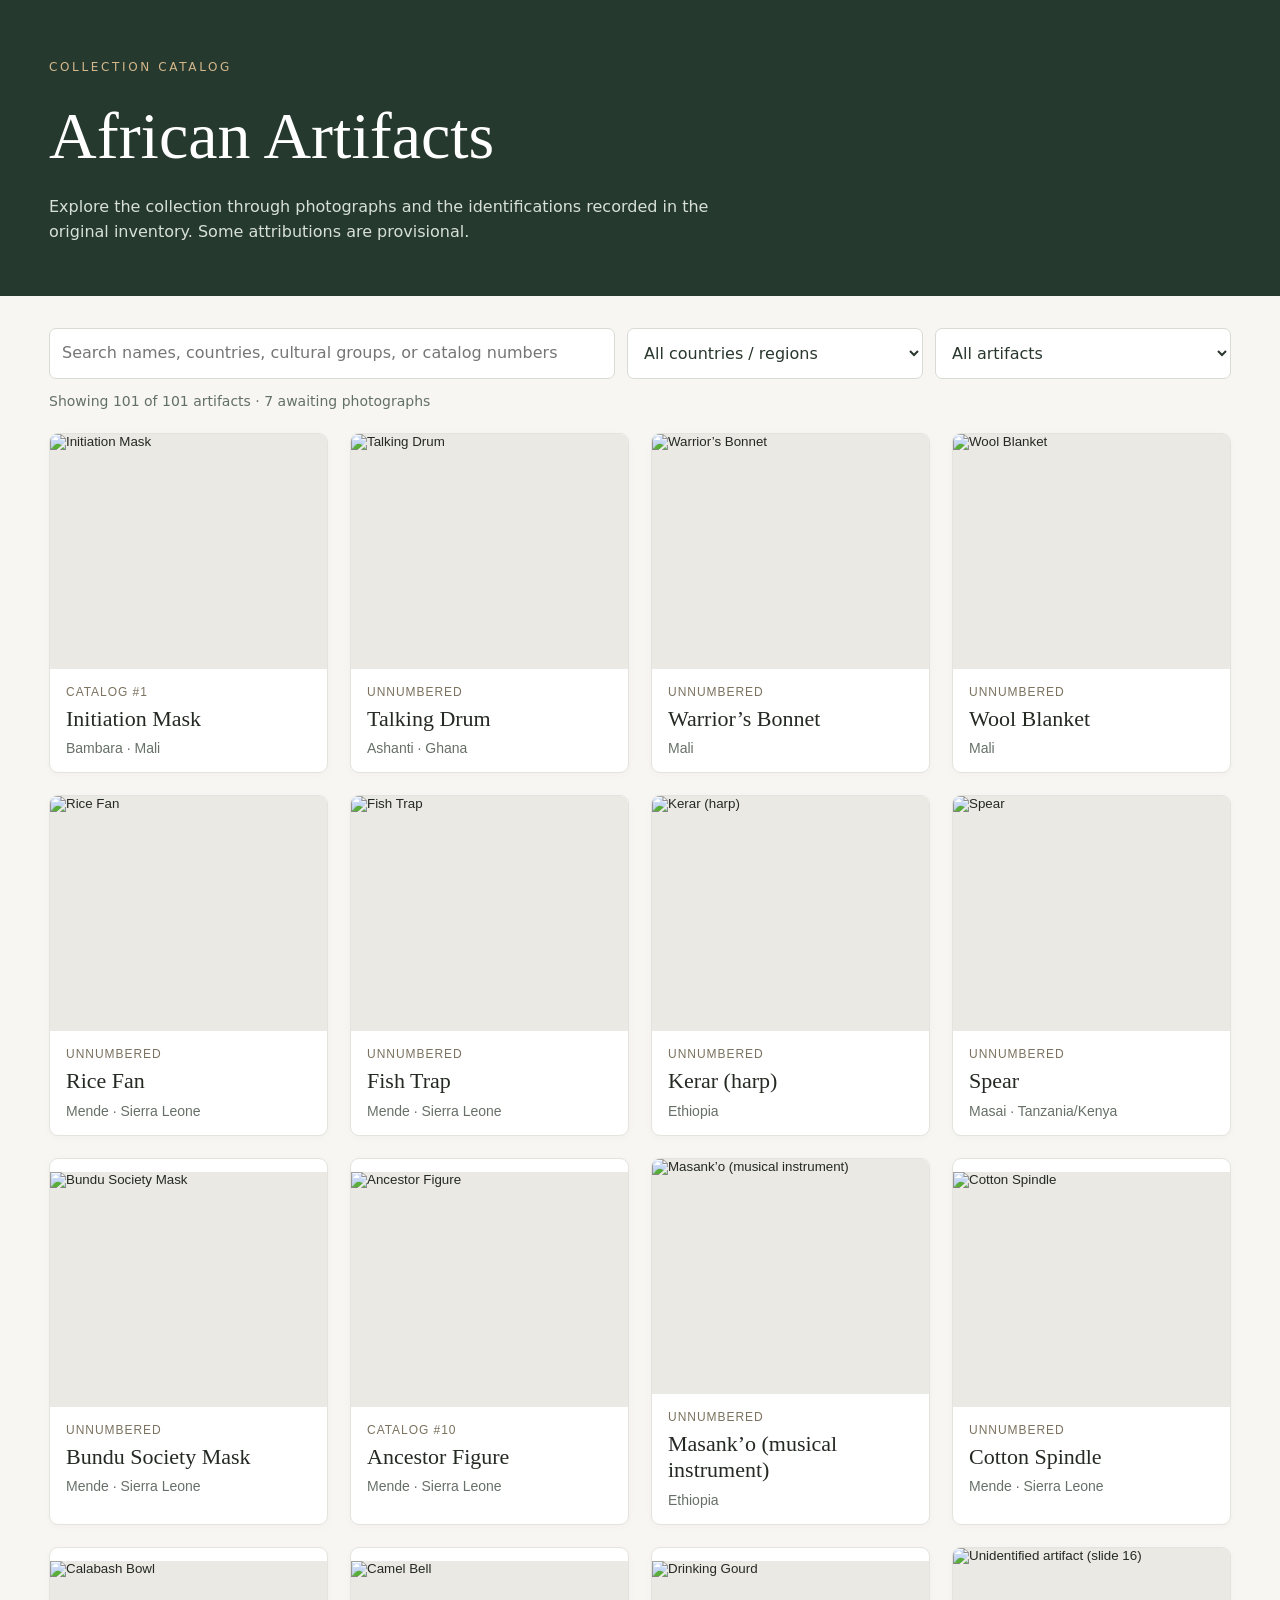
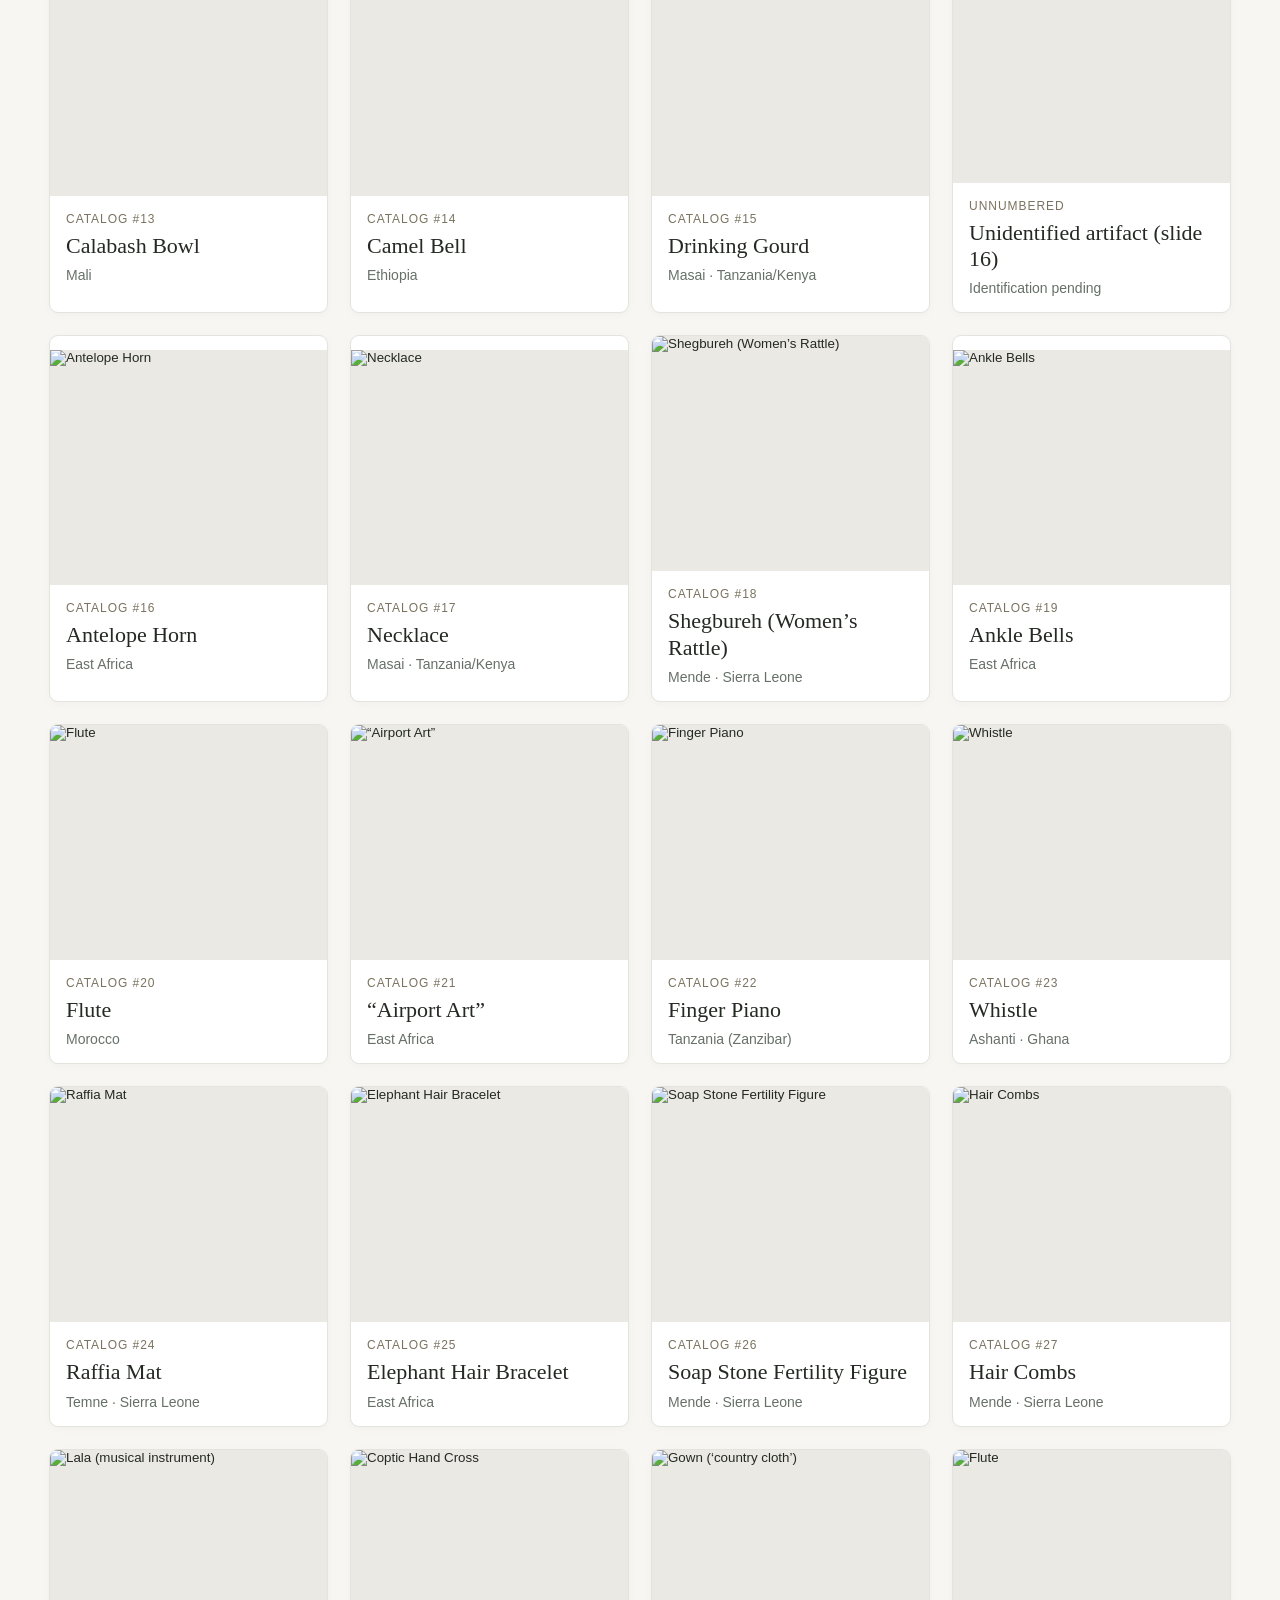
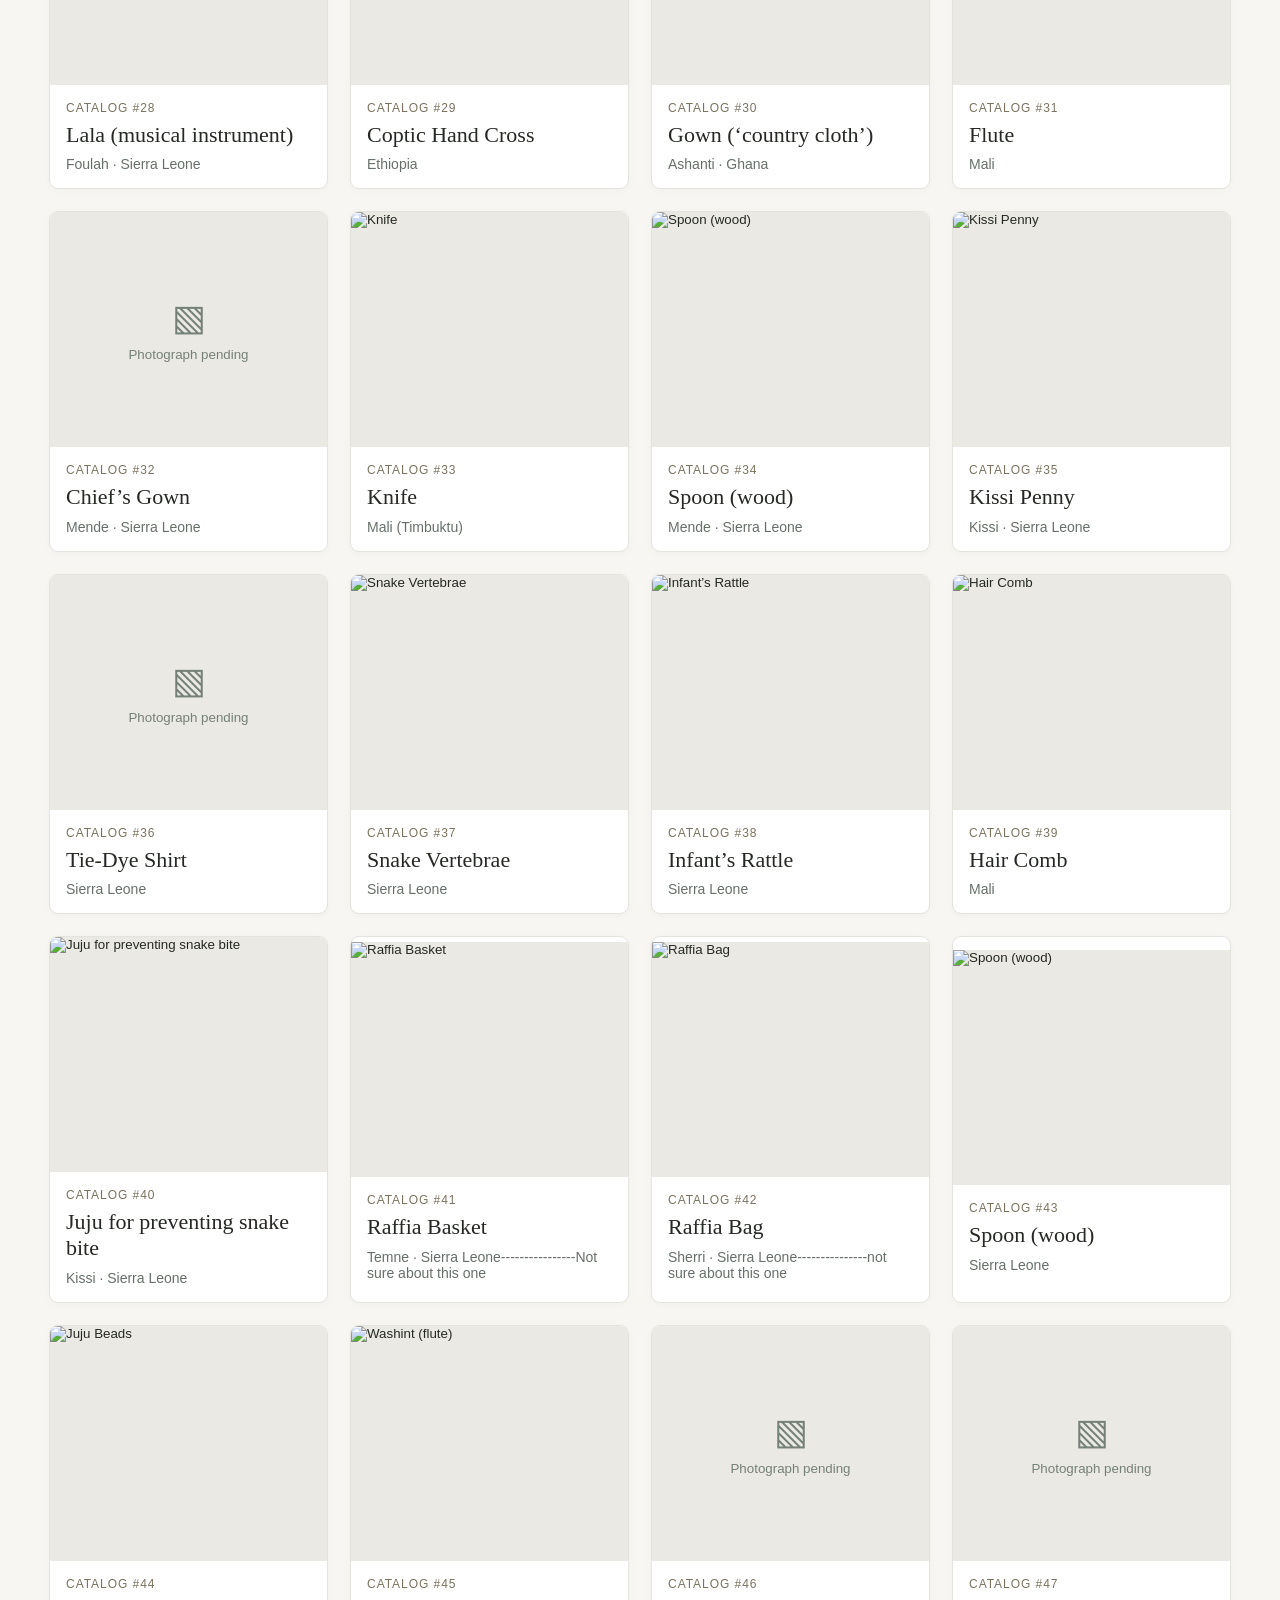
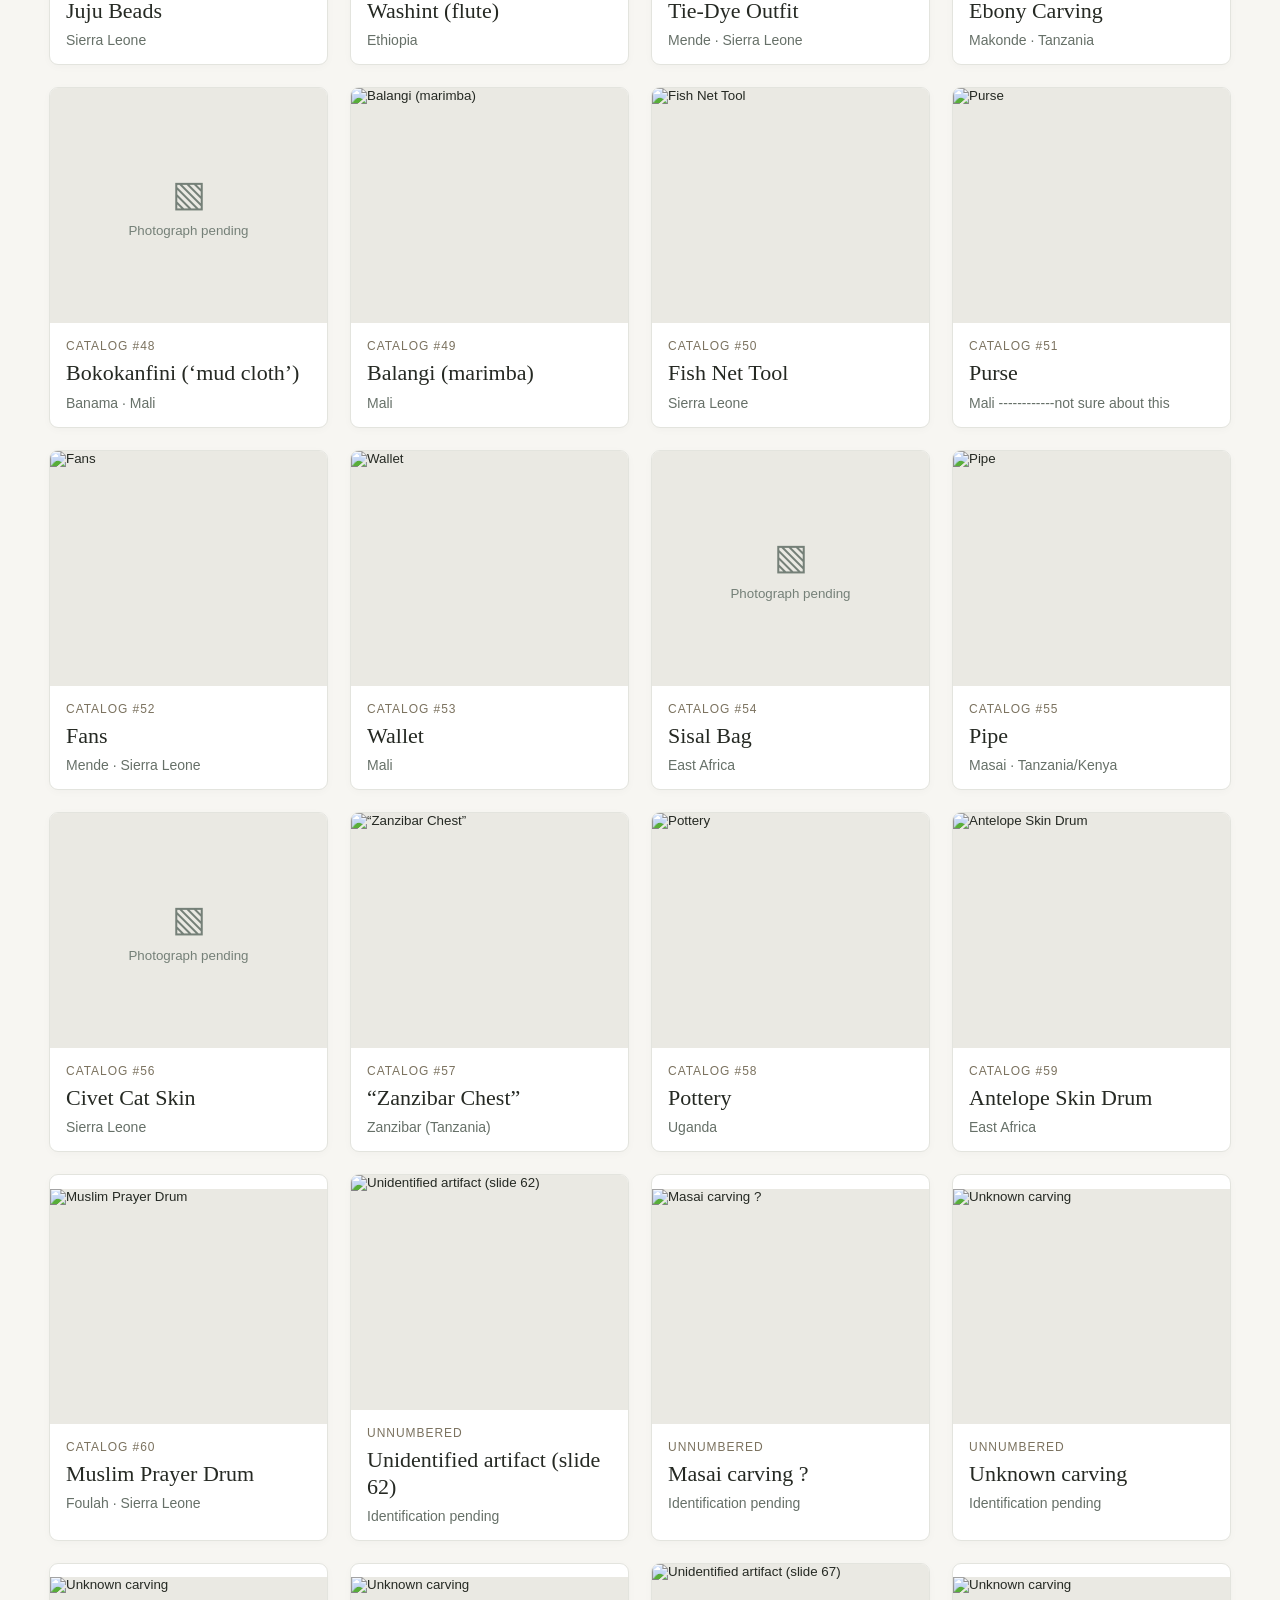
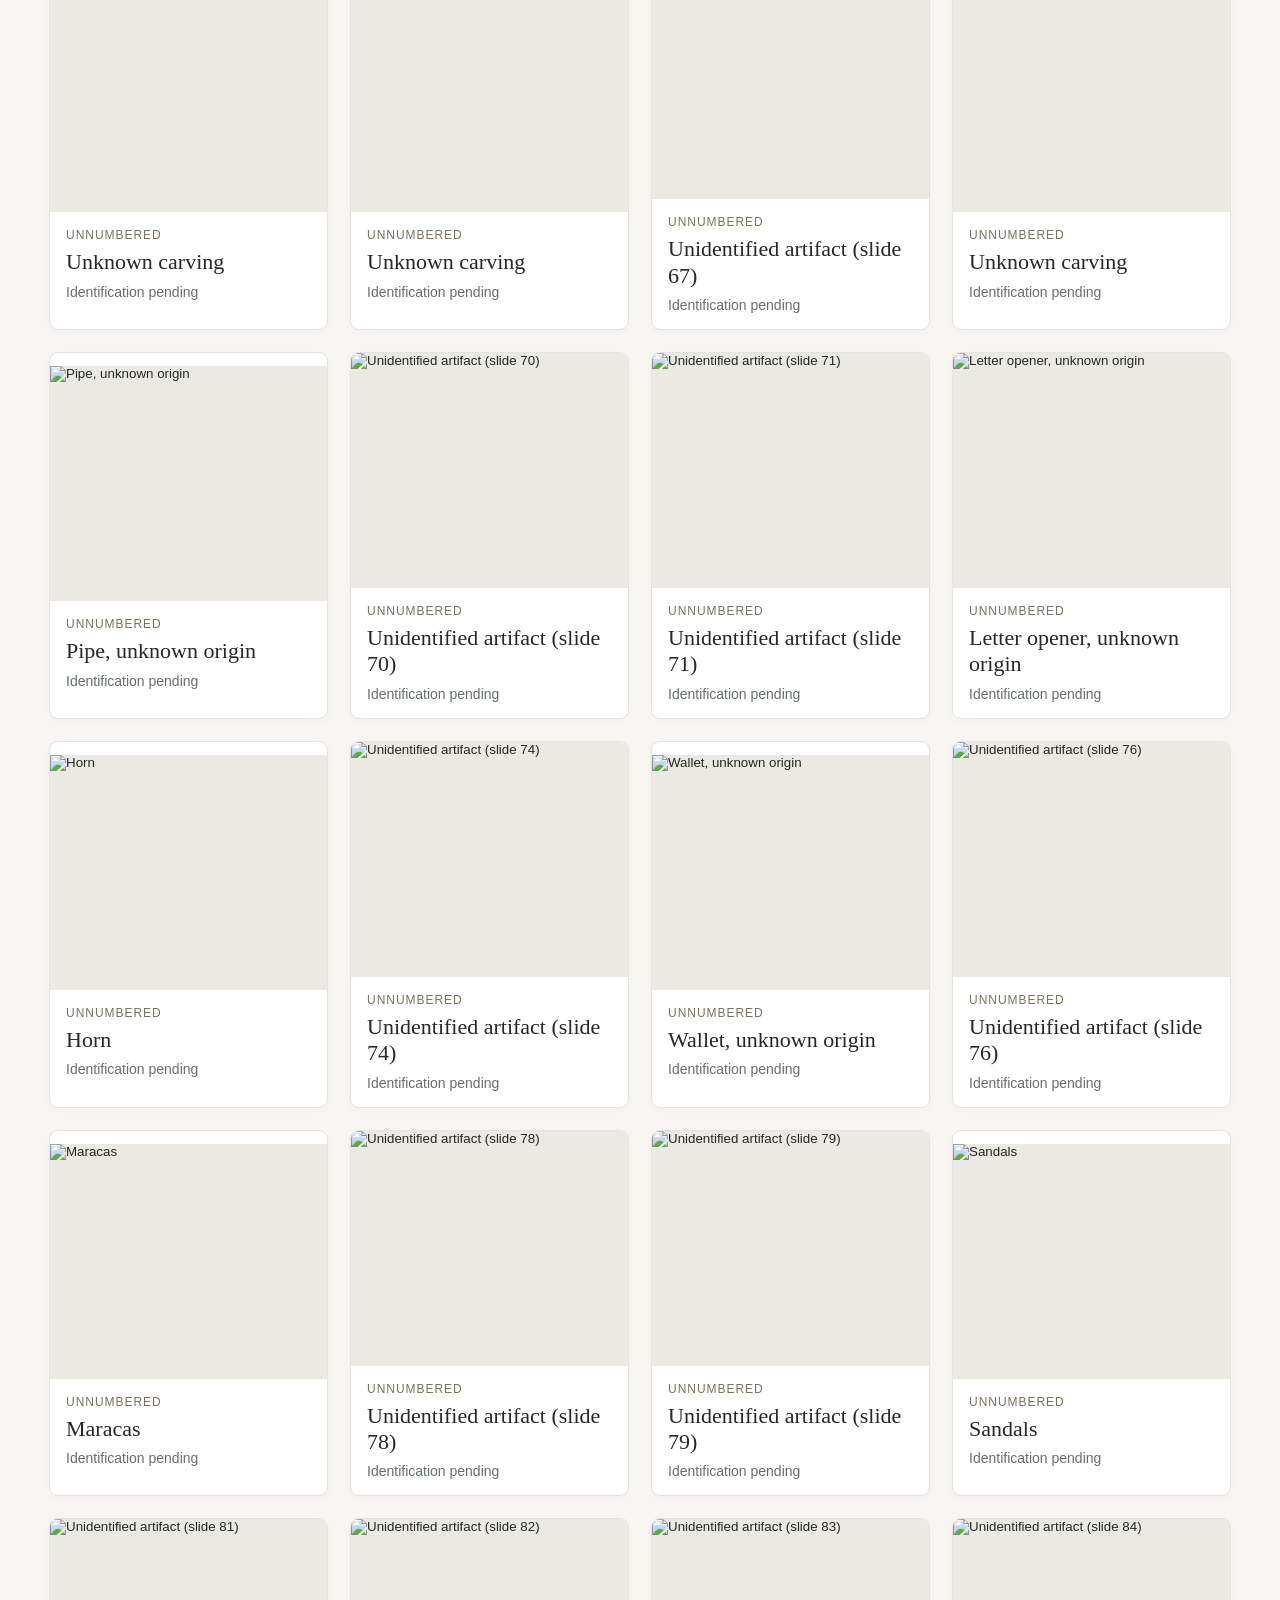
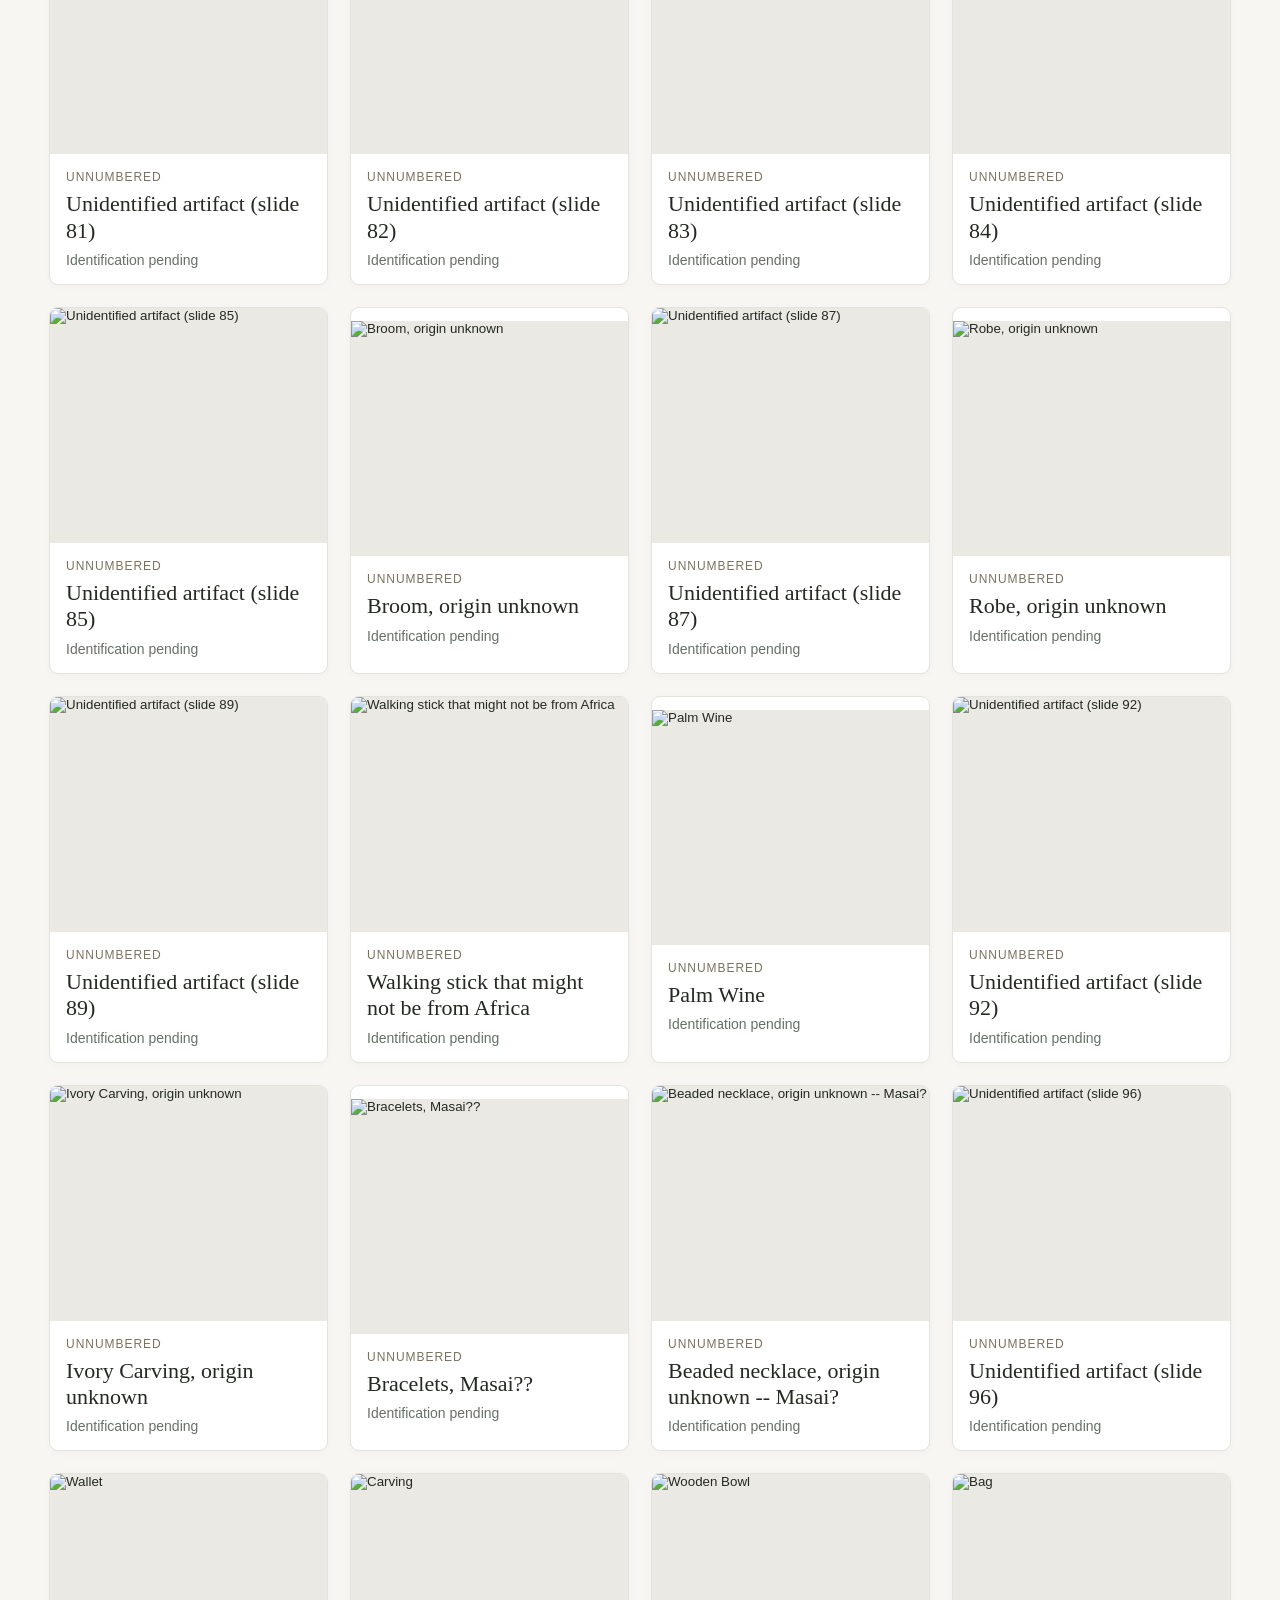
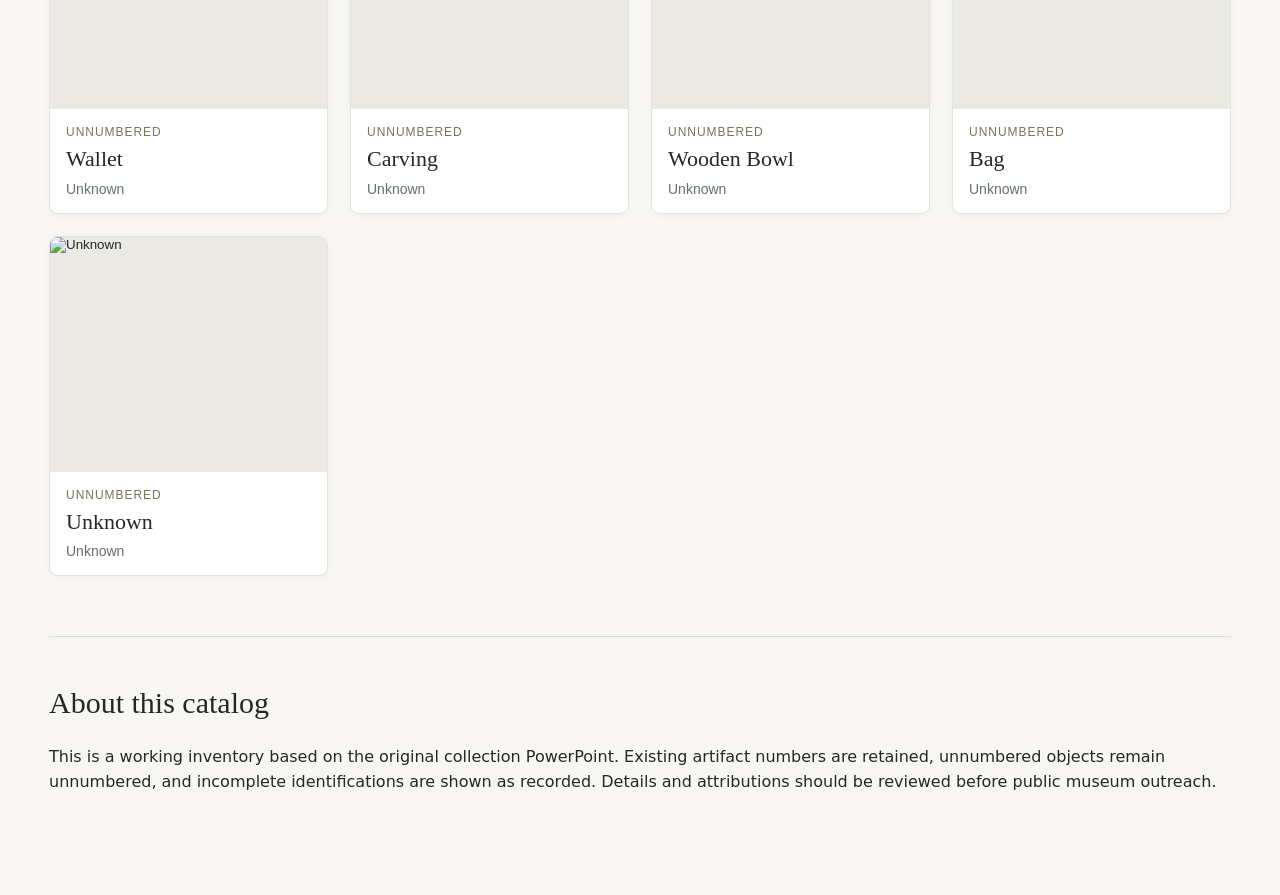
==== index.html @ 9765e0bb "Add files via upload" ====
<!doctype html><html lang="en"><head><meta charset="utf-8"><meta name="viewport" content="width=device-width,initial-scale=1"><title>African Artifacts | Collection Catalog</title><meta name="description" content="A photographic catalog of a collection of African artifacts."><link rel="stylesheet" href="style.css"></head><body><header><div class="wrap"><div class="eyebrow">COLLECTION CATALOG</div><h1>African Artifacts</h1><p>Explore the collection through photographs and the identifications recorded in the original inventory. Some attributions are provisional.</p></div></header><main class="wrap"><section class="tools"><input id="search" type="search" placeholder="Search names, countries, cultural groups, or catalog numbers" aria-label="Search collection"><select id="country" aria-label="Filter by country"><option value="">All countries / regions</option></select><select id="status" aria-label="Filter by photographs"><option value="">All artifacts</option><option value="photos">With photographs</option><option value="pending">Photographs pending</option></select></section><div class="summary" id="summary"></div><section id="gallery" class="gallery" aria-label="Artifact gallery"></section><section id="about" class="about"><h2>About this catalog</h2><p>This is a working inventory based on the original collection PowerPoint. Existing artifact numbers are retained, unnumbered objects remain unnumbered, and incomplete identifications are shown as recorded. Details and attributions should be reviewed before public museum outreach.</p></section></main><div id="modal" class="modal" hidden><div class="modal-panel" role="dialog" aria-modal="true" aria-label="Artifact details"><button class="close" id="close" aria-label="Close details">×</button><div id="details"></div></div></div><script src="app.js"></script></body></html>
---- style.css ----
*{box-sizing:border-box}body{margin:0;font:16px/1.55 system-ui,-apple-system,Segoe UI,sans-serif;background:#f7f6f2;color:#252923}.wrap{max-width:1230px;margin:auto;padding:0 24px}header{background:#26392e;color:#fff;padding:58px 0 52px}header h1{font-family:Georgia,serif;font-size:clamp(38px,6vw,66px);font-weight:400;margin:8px 0}header p{max-width:720px;color:#d7e0d7;margin:0}.eyebrow{letter-spacing:.22em;font-size:12px;color:#d4b78a}.tools{display:flex;gap:12px;flex-wrap:wrap;margin:32px 0 12px}.tools input,.tools select{font:inherit;border:1px solid #d9dbd5;border-radius:7px;padding:12px;background:white;color:#29372d}.tools input{flex:2;min-width:250px}.tools select{flex:1;min-width:170px}.summary{color:#637066;font-size:14px;margin-bottom:20px}.gallery{display:grid;grid-template-columns:repeat(auto-fill,minmax(245px,1fr));gap:22px}.artifact{border:1px solid #e3e4de;background:#fff;text-align:left;border-radius:9px;overflow:hidden;cursor:pointer;padding:0;color:inherit;box-shadow:0 2px 9px #00000007;transition:transform .15s,box-shadow .15s}.artifact:hover,.artifact:focus-visible{transform:translateY(-3px);box-shadow:0 8px 22px #00000016}.artifact img,.missing{display:block;width:100%;height:235px;object-fit:contain;background:#eae9e3}.missing{display:flex;align-items:center;justify-content:center;flex-direction:column;gap:8px;color:#758078}.missing span{font-size:36px}.artifact-body{padding:16px}.number{font-size:12px;letter-spacing:.08em;text-transform:uppercase;color:#7b725f}.artifact h2{font:normal 22px/1.2 Georgia,serif;margin:7px 0 8px}.meta{font-size:14px;color:#667068}.about{margin:60px 0;padding:24px 0;border-top:1px solid #ddd}.about h2{font:normal 30px Georgia,serif}.modal{position:fixed;inset:0;background:#131b16c9;z-index:10;overflow:auto;padding:3vh 18px}.modal[hidden]{display:none}.modal-panel{max-width:1050px;background:#faf9f6;border-radius:10px;position:relative;margin:auto;padding:32px}.close{position:absolute;right:14px;top:10px;border:0;background:none;font-size:36px;cursor:pointer}.detail-grid{display:grid;grid-template-columns:minmax(0,1.3fr) minmax(260px,1fr);gap:28px}.main-photo{width:100%;height:min(60vh,600px);object-fit:contain;background:#eae9e3;border-radius:6px;cursor:zoom-in}.thumbs{display:flex;gap:9px;overflow:auto;margin-top:10px}.thumbs button{padding:0;border:2px solid transparent;background:transparent;cursor:pointer;border-radius:4px;flex-shrink:0}.thumbs button.selected{border-color:#8c6b3f}.thumbs img{height:76px;width:76px;object-fit:cover}.detail-info h2{font:normal 36px/1.15 Georgia,serif;margin:10px 0 22px}.detail-info dt{font-size:12px;text-transform:uppercase;letter-spacing:.08em;color:#72786f;margin-top:16px}.detail-info dd{margin:2px 0;font-size:17px}.note{border-left:3px solid #c3ab7b;padding-left:12px;color:#565f57}.zoom{position:fixed;inset:0;background:#000e;z-index:30;display:flex;align-items:center;justify-content:center;padding:35px;cursor:zoom-out}.zoom img{max-width:100%;max-height:100%;object-fit:contain}@media(max-width:700px){.detail-grid{grid-template-columns:1fr}.modal-panel{padding:22px}.main-photo{height:40vh}.gallery{grid-template-columns:repeat(auto-fill,minmax(155px,1fr));gap:12px}.artifact img,.missing{height:175px}.artifact h2{font-size:18px}}
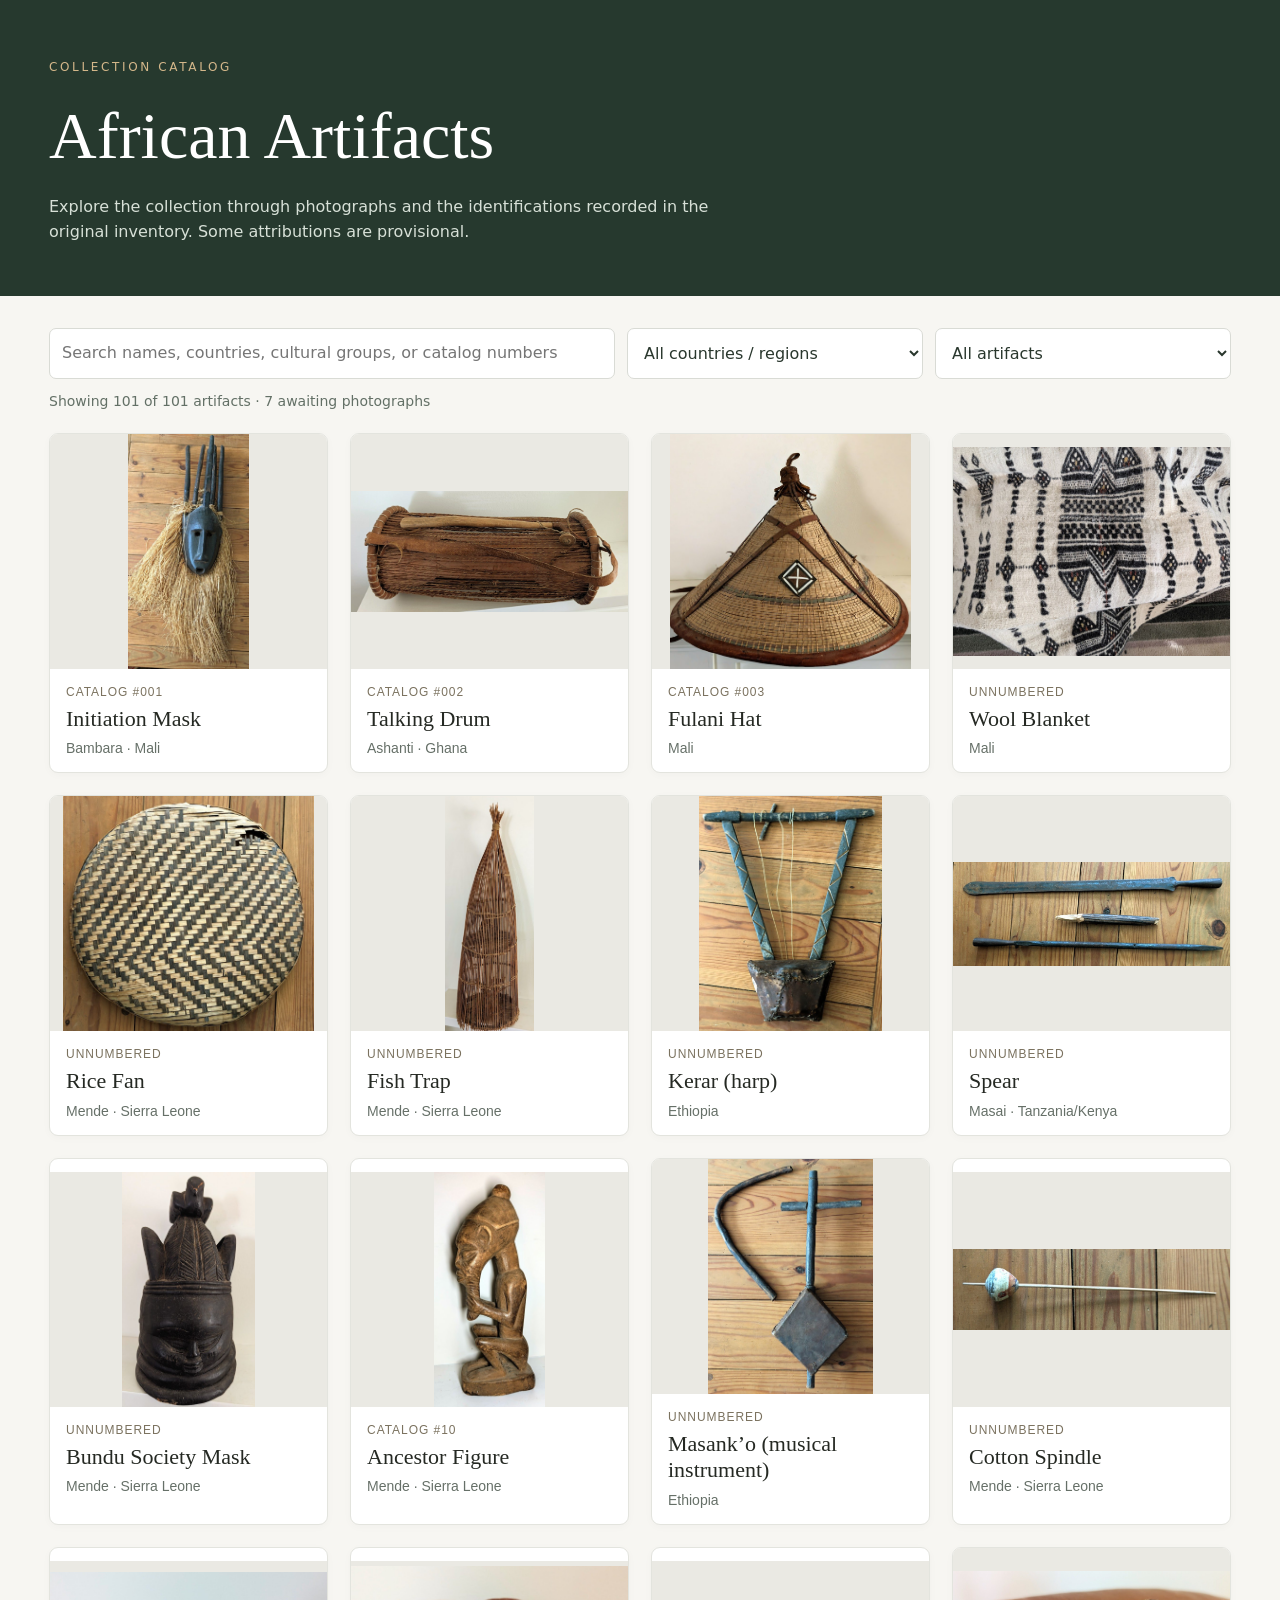
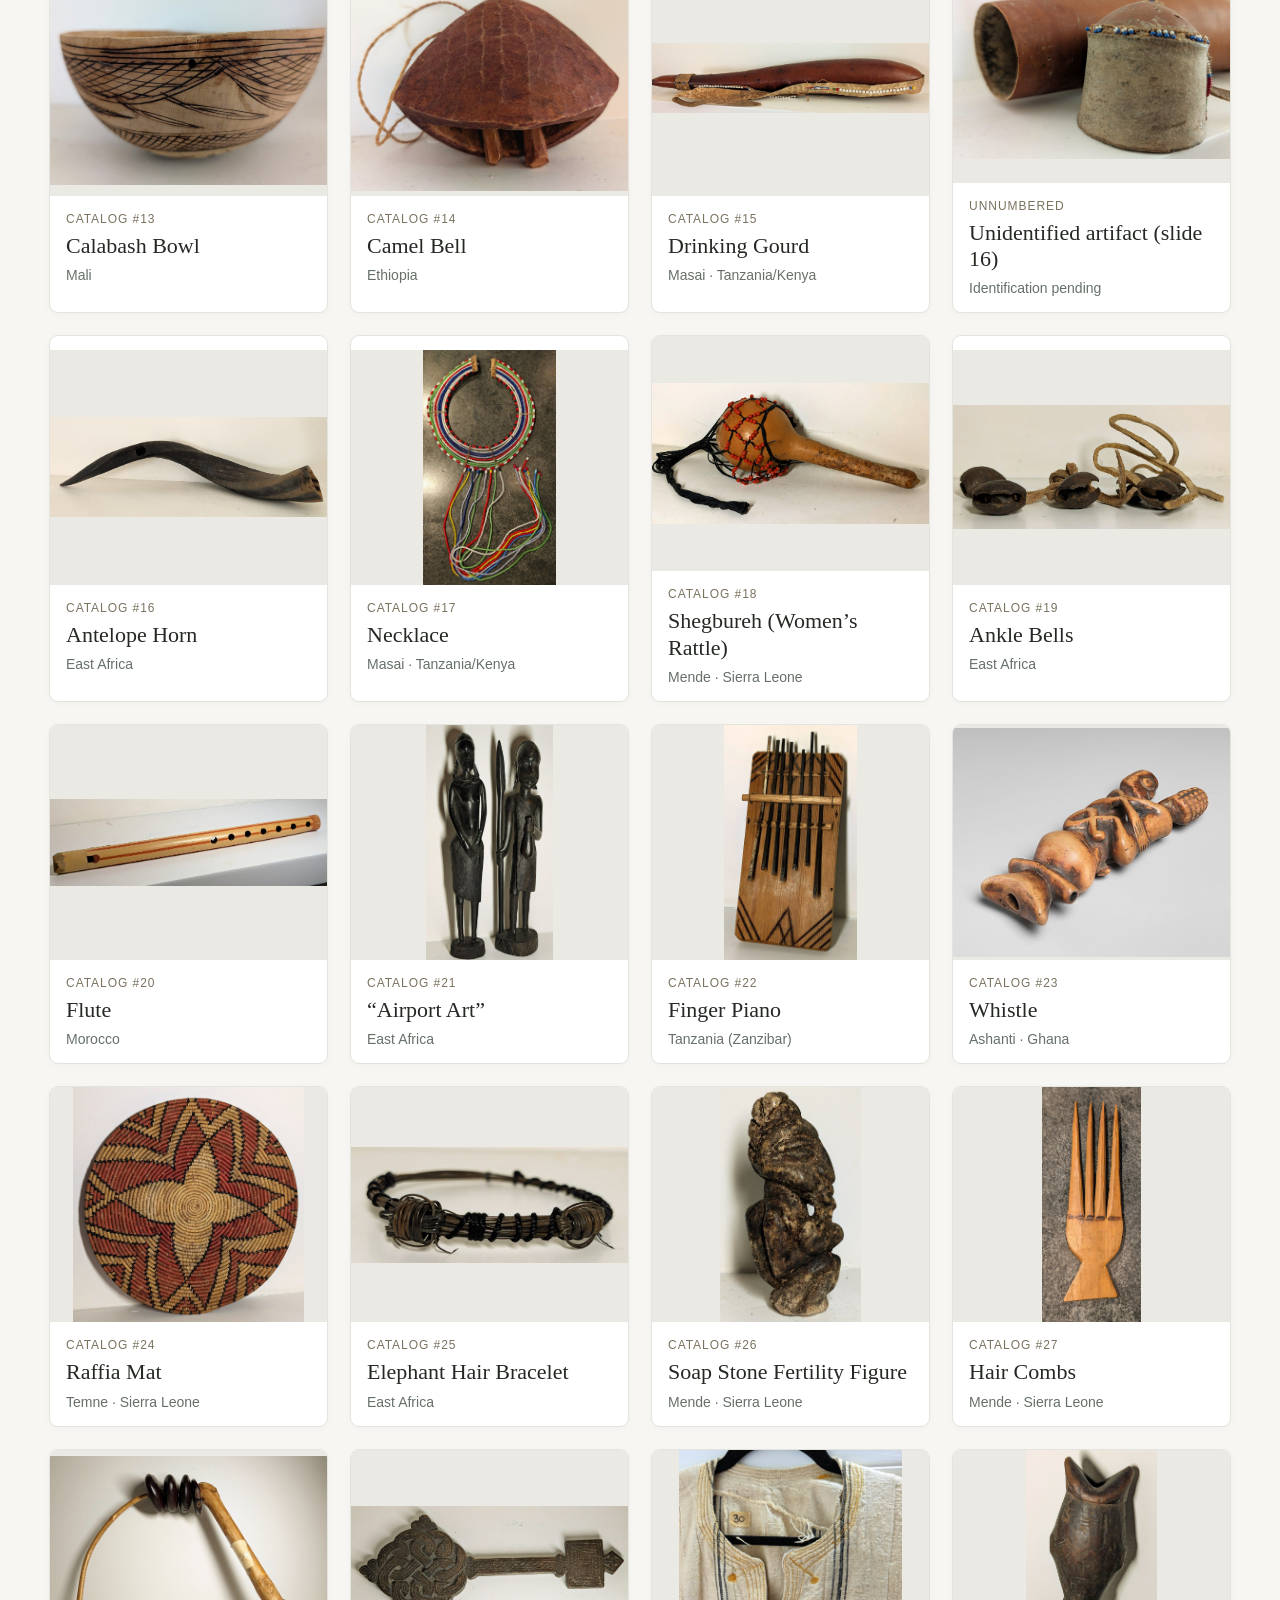
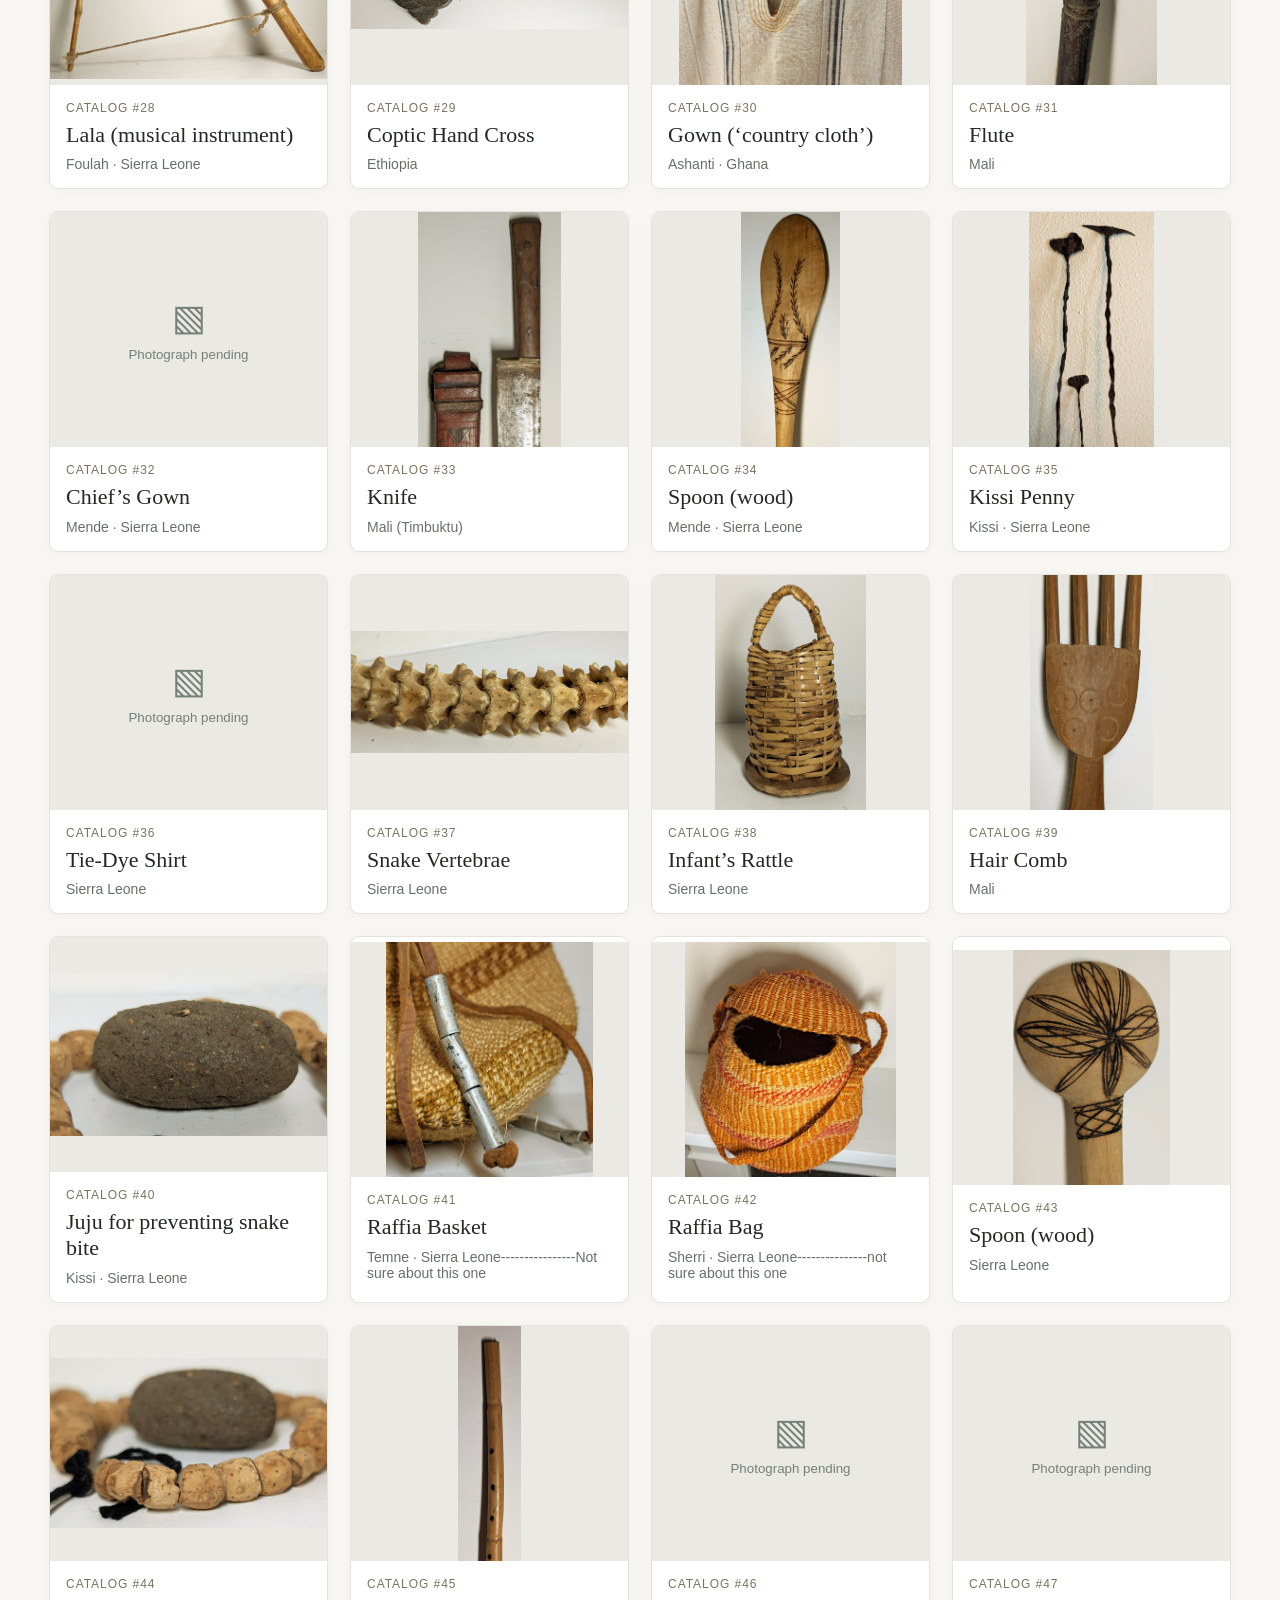
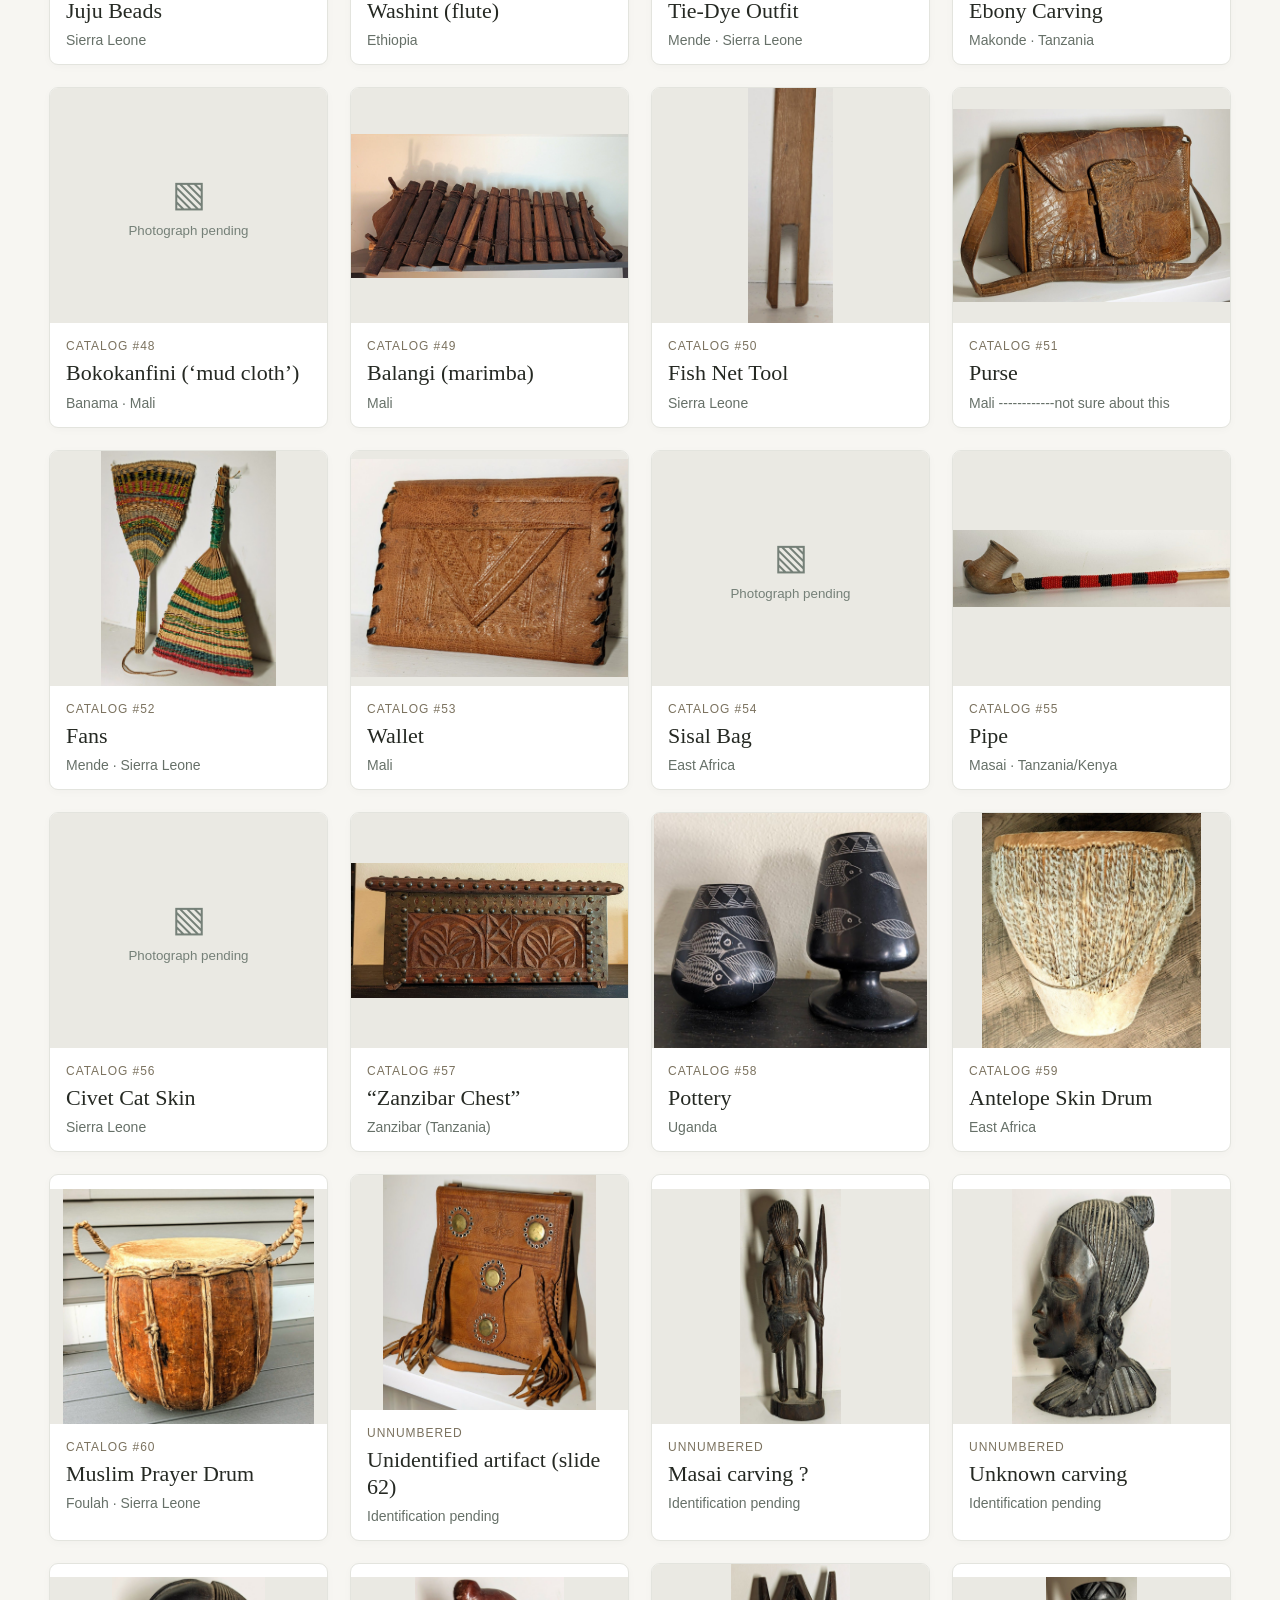
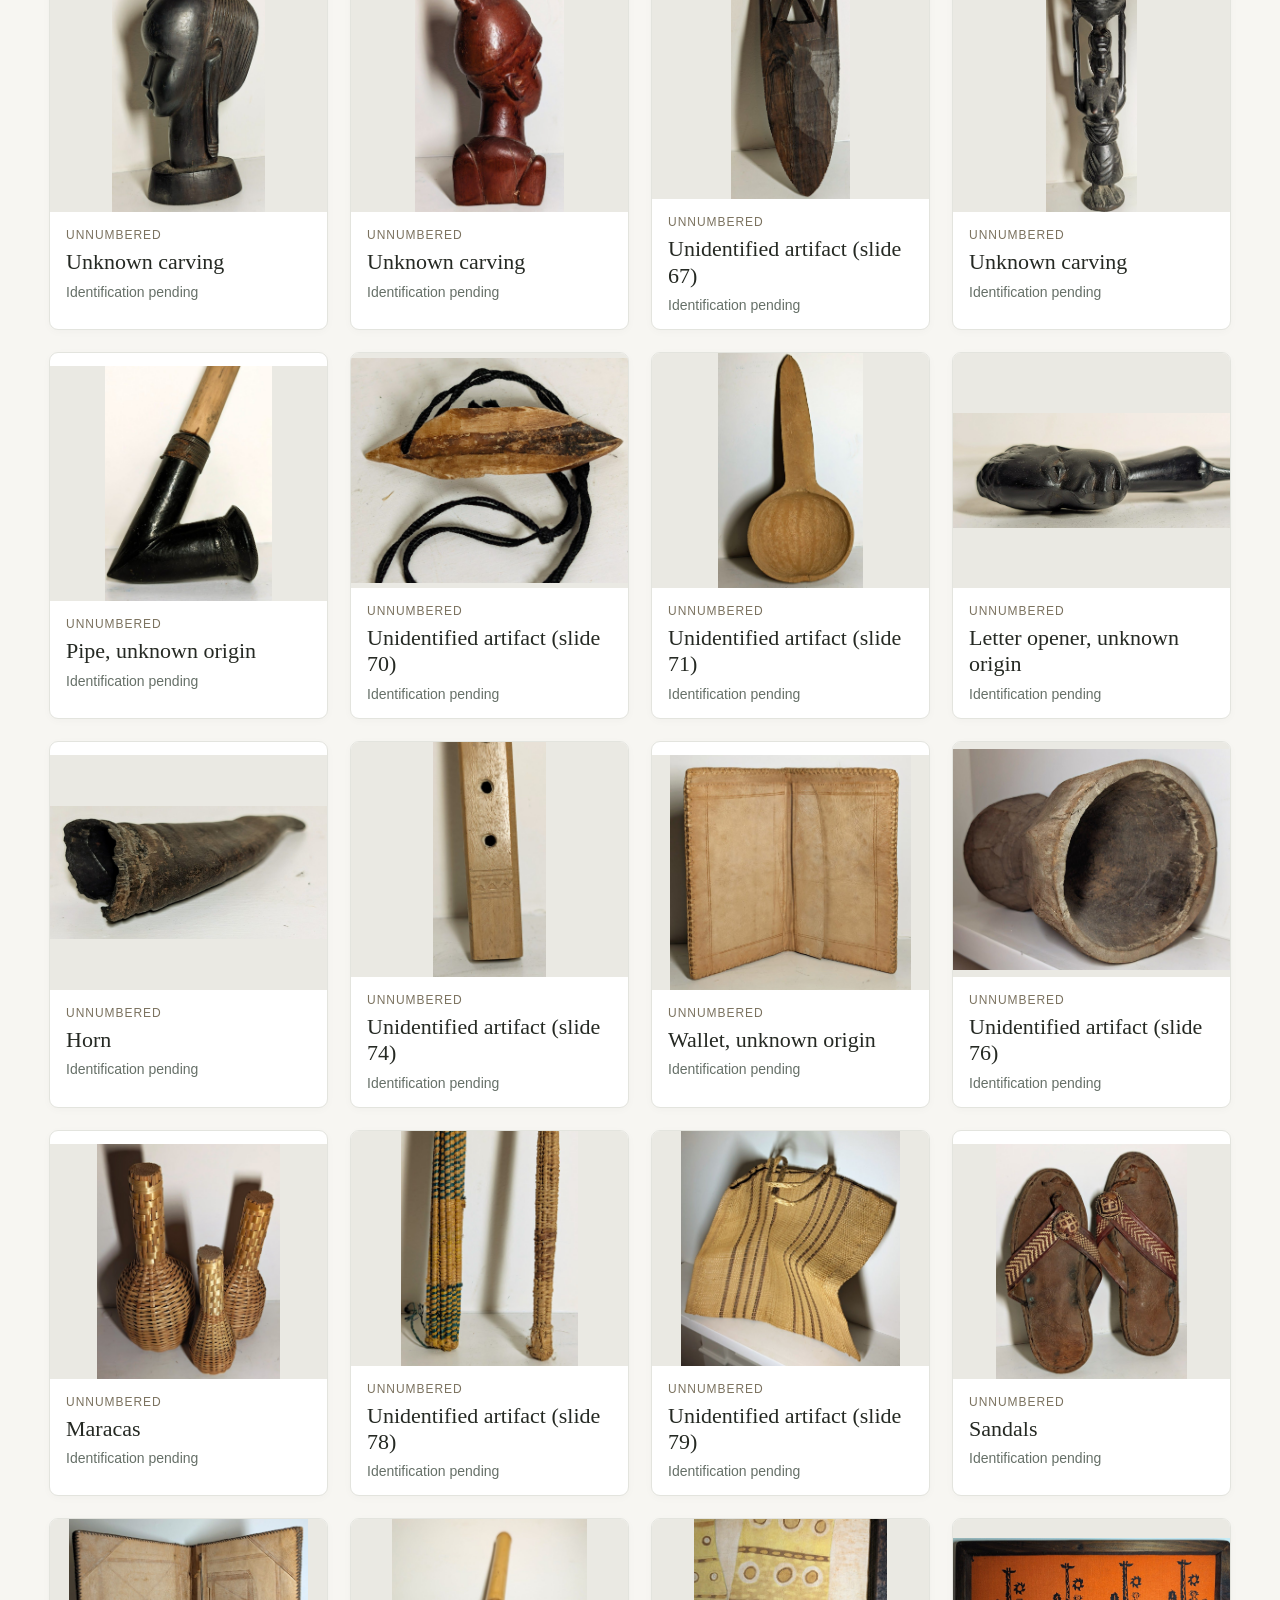
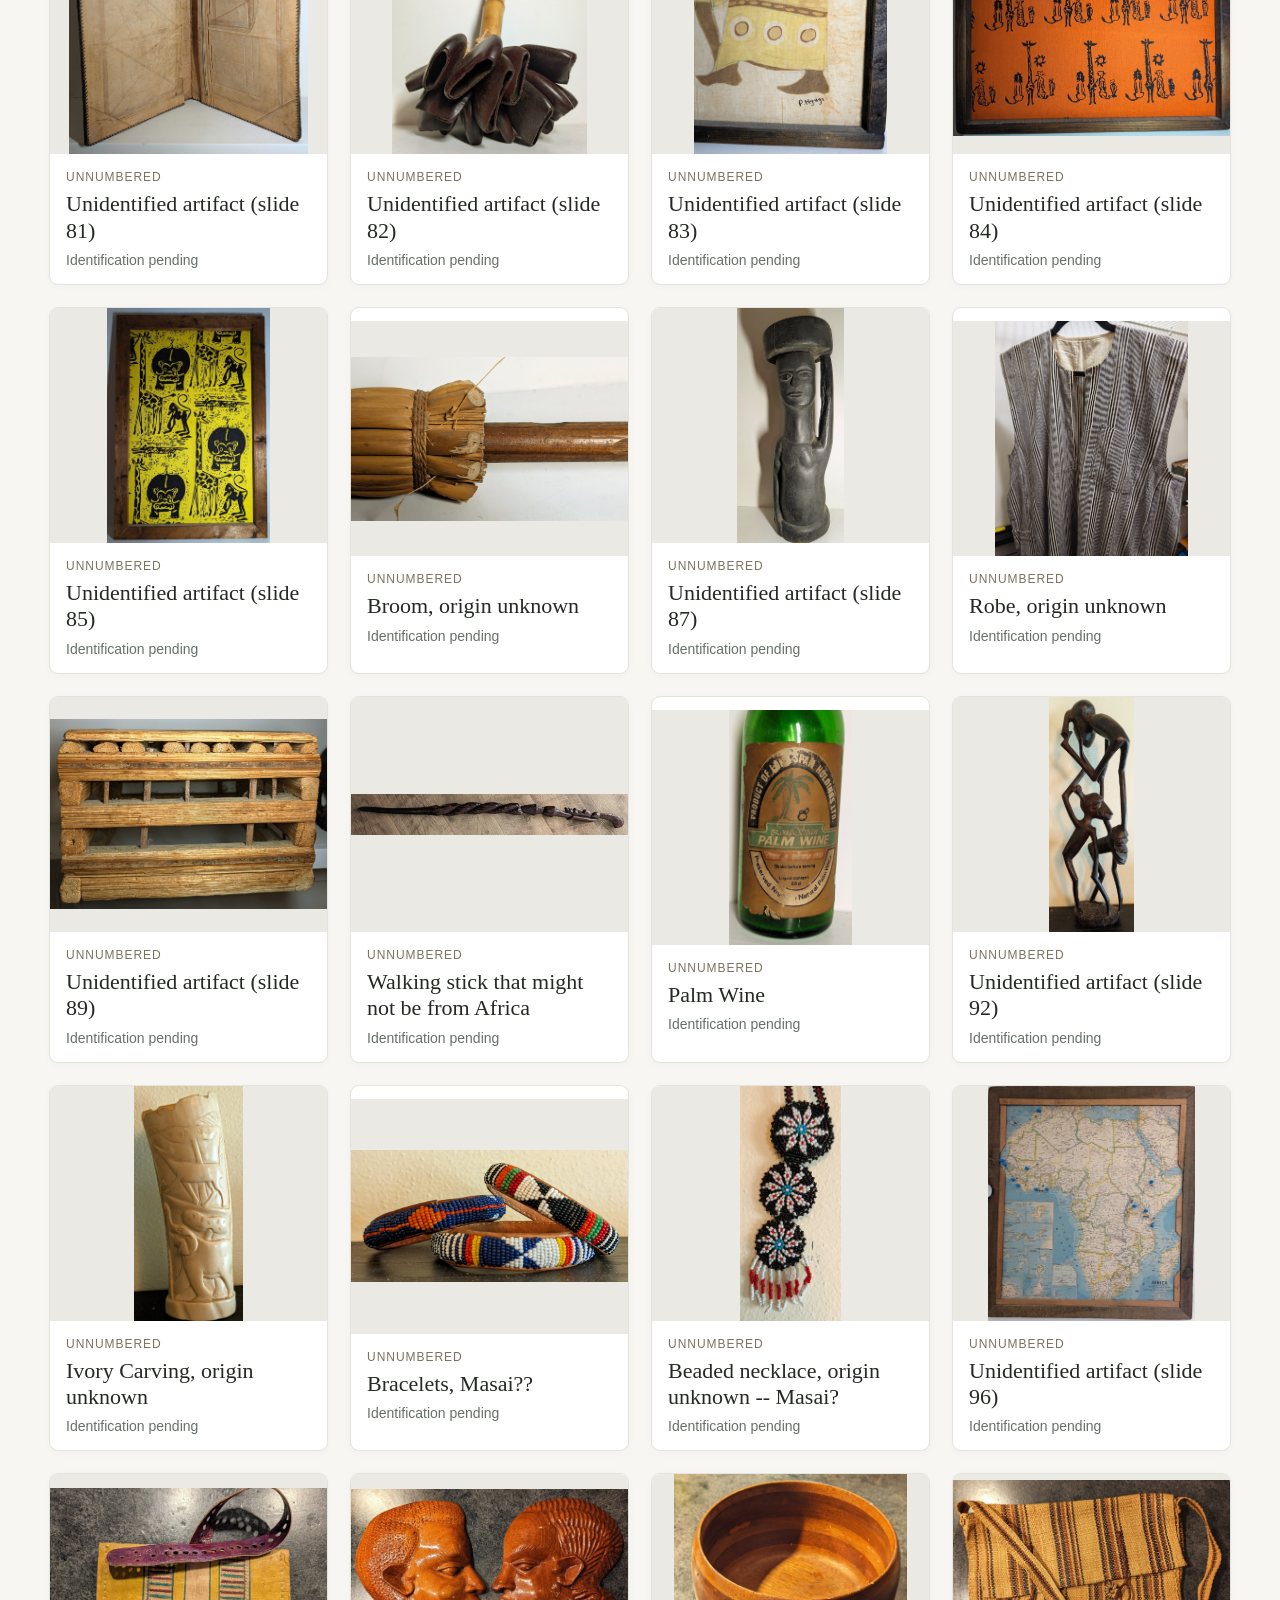
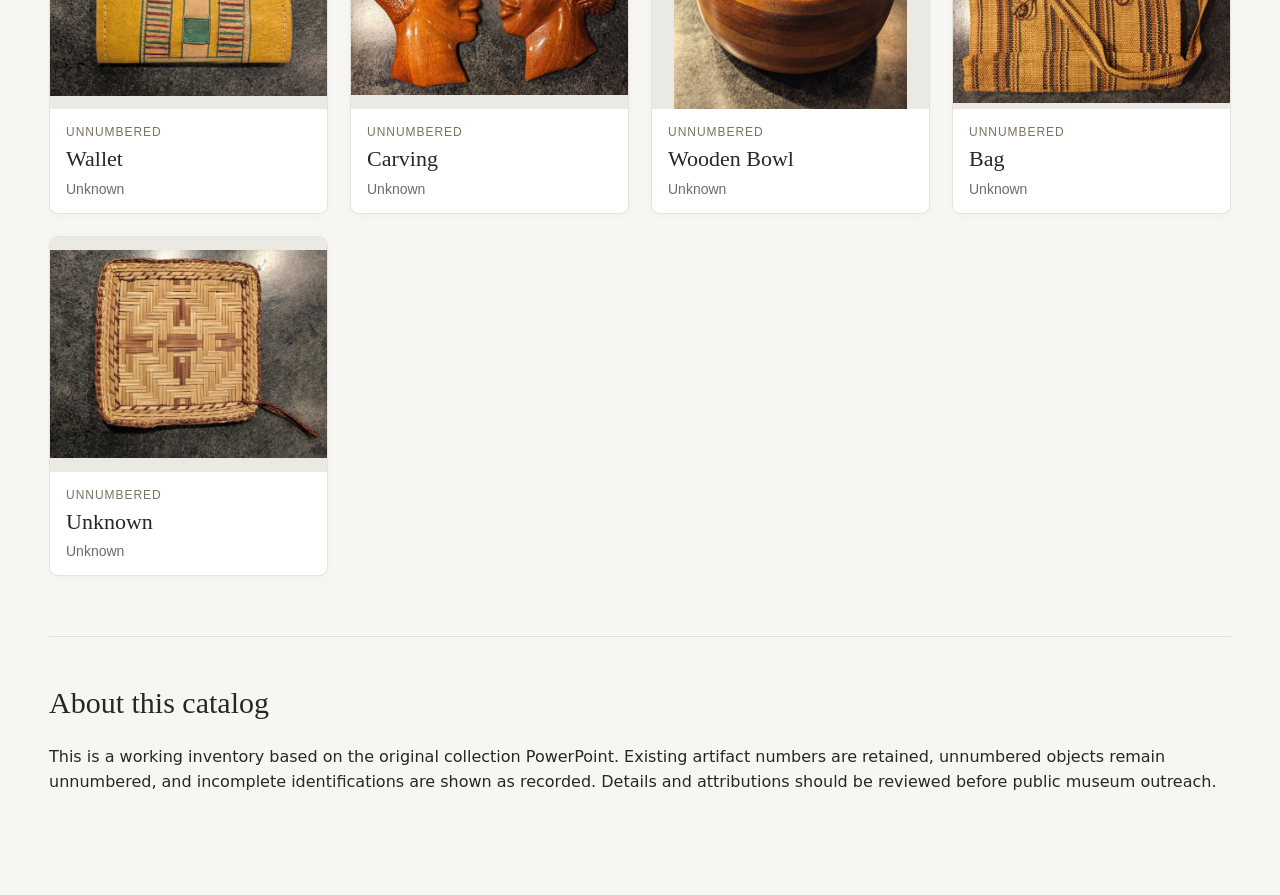
==== commit 889396ba: "Update index.html" ====
--- a/index.html
+++ b/index.html
@@ -1 +1 @@
-<!doctype html><html lang="en"><head><meta charset="utf-8"><meta name="viewport" content="width=device-width,initial-scale=1"><title>African Artifacts | Collection Catalog</title><meta name="description" content="A photographic catalog of a collection of African artifacts."><link rel="stylesheet" href="style.css"></head><body><header><div class="wrap"><div class="eyebrow">COLLECTION CATALOG</div><h1>African Artifacts</h1><p>Explore the collection through photographs and the identifications recorded in the original inventory. Some attributions are provisional.</p></div></header><main class="wrap"><section class="tools"><input id="search" type="search" placeholder="Search names, countries, cultural groups, or catalog numbers" aria-label="Search collection"><select id="country" aria-label="Filter by country"><option value="">All countries / regions</option></select><select id="status" aria-label="Filter by photographs"><option value="">All artifacts</option><option value="photos">With photographs</option><option value="pending">Photographs pending</option></select></section><div class="summary" id="summary"></div><section id="gallery" class="gallery" aria-label="Artifact gallery"></section><section id="about" class="about"><h2>About this catalog</h2><p>This is a working inventory based on the original collection PowerPoint. Existing artifact numbers are retained, unnumbered objects remain unnumbered, and incomplete identifications are shown as recorded. Details and attributions should be reviewed before public museum outreach.</p></section></main><div id="modal" class="modal" hidden><div class="modal-panel" role="dialog" aria-modal="true" aria-label="Artifact details"><button class="close" id="close" aria-label="Close details">×</button><div id="details"></div></div></div><script src="app.js"></script></body></html>+<!doctype html><html lang="en"><head><meta charset="utf-8"><meta name="viewport" content="width=device-width,initial-scale=1"><title>The John D. Wolfer Collection of African Artifacts | Collection Catalog</title><meta name="description" content="A photographic catalog of a collection of African artifacts."><link rel="stylesheet" href="style.css"></head><body><header><div class="wrap"><div class="eyebrow">COLLECTION CATALOG</div><h1>African Artifacts</h1><p>Explore the collection through photographs and the identifications recorded in the original inventory. Some attributions are provisional.</p></div></header><main class="wrap"><section class="tools"><input id="search" type="search" placeholder="Search names, countries, cultural groups, or catalog numbers" aria-label="Search collection"><select id="country" aria-label="Filter by country"><option value="">All countries / regions</option></select><select id="status" aria-label="Filter by photographs"><option value="">All artifacts</option><option value="photos">With photographs</option><option value="pending">Photographs pending</option></select></section><div class="summary" id="summary"></div><section id="gallery" class="gallery" aria-label="Artifact gallery"></section><section id="about" class="about"><h2>About this catalog</h2><p>This is a working inventory based on the original collection PowerPoint. Existing artifact numbers are retained, unnumbered objects remain unnumbered, and incomplete identifications are shown as recorded. Details and attributions should be reviewed before public museum outreach.</p></section></main><div id="modal" class="modal" hidden><div class="modal-panel" role="dialog" aria-modal="true" aria-label="Artifact details"><button class="close" id="close" aria-label="Close details">×</button><div id="details"></div></div></div><script src="app.js"></script></body></html>
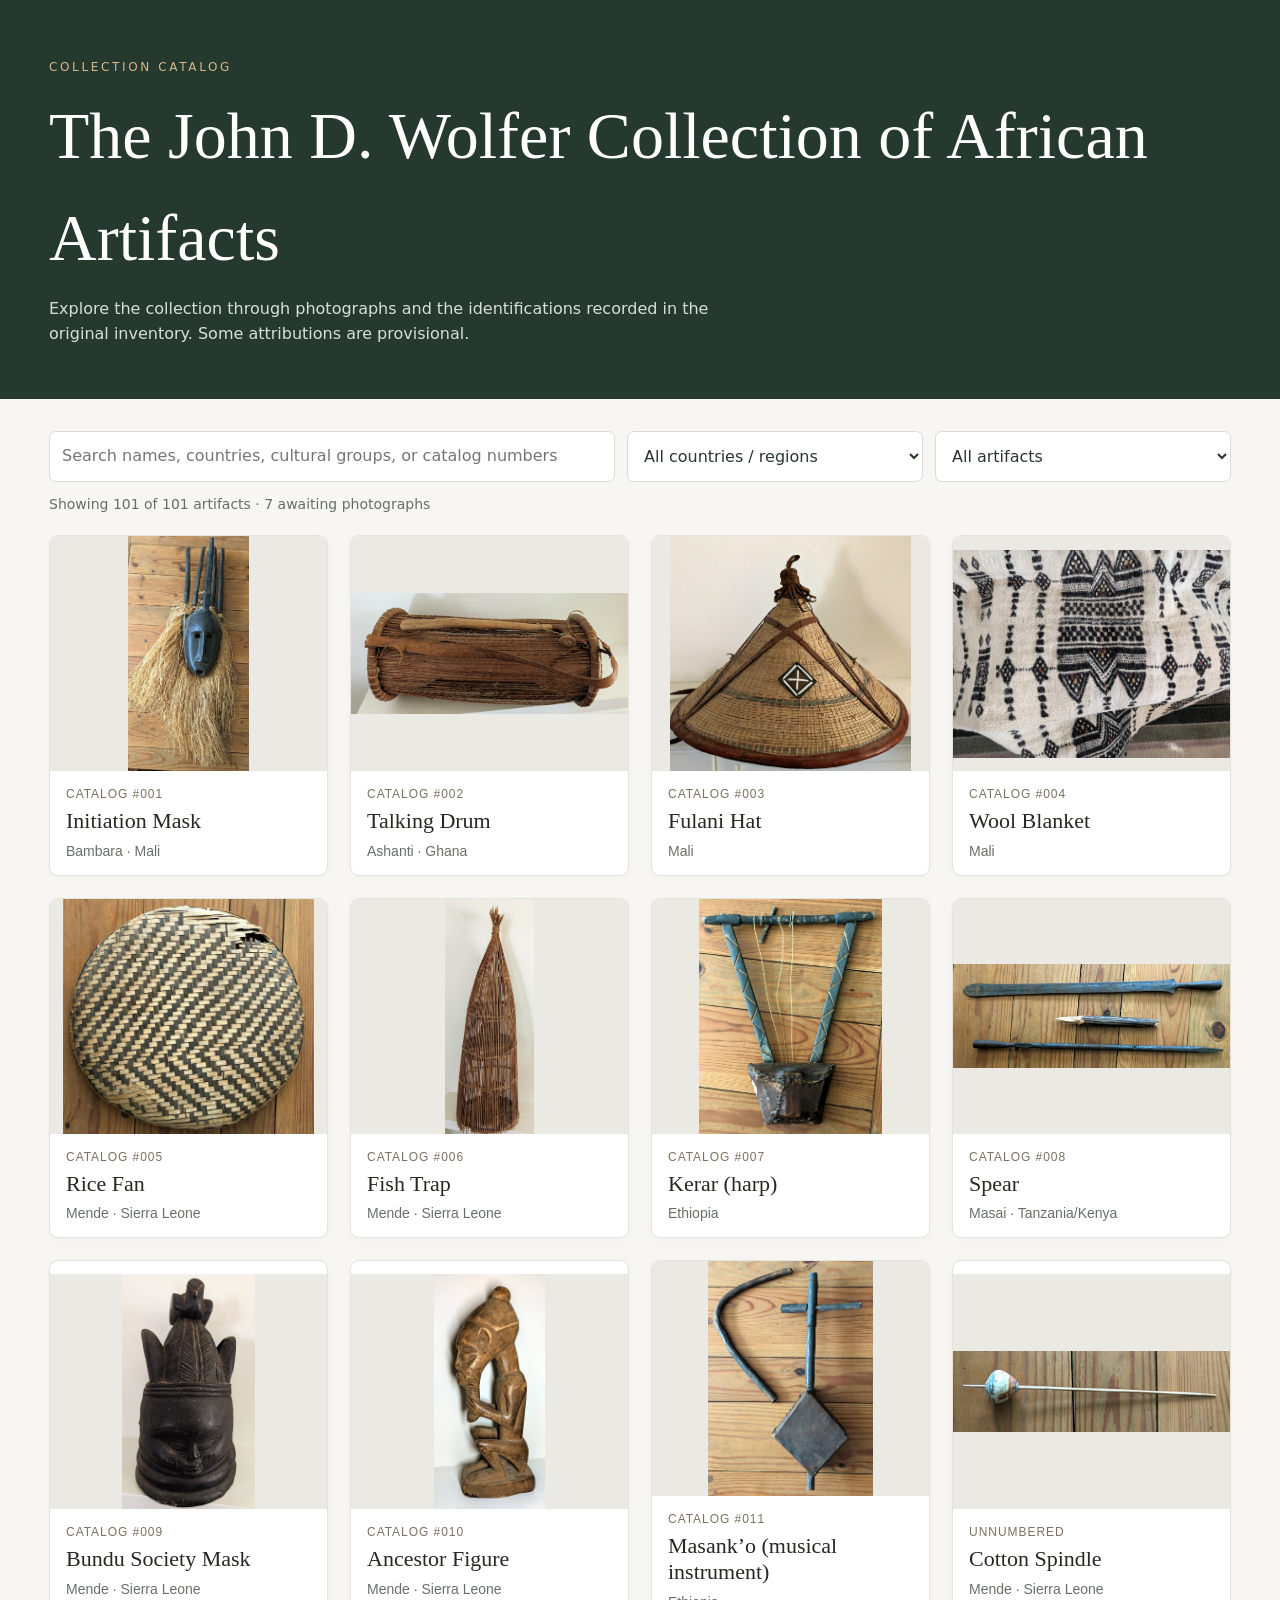
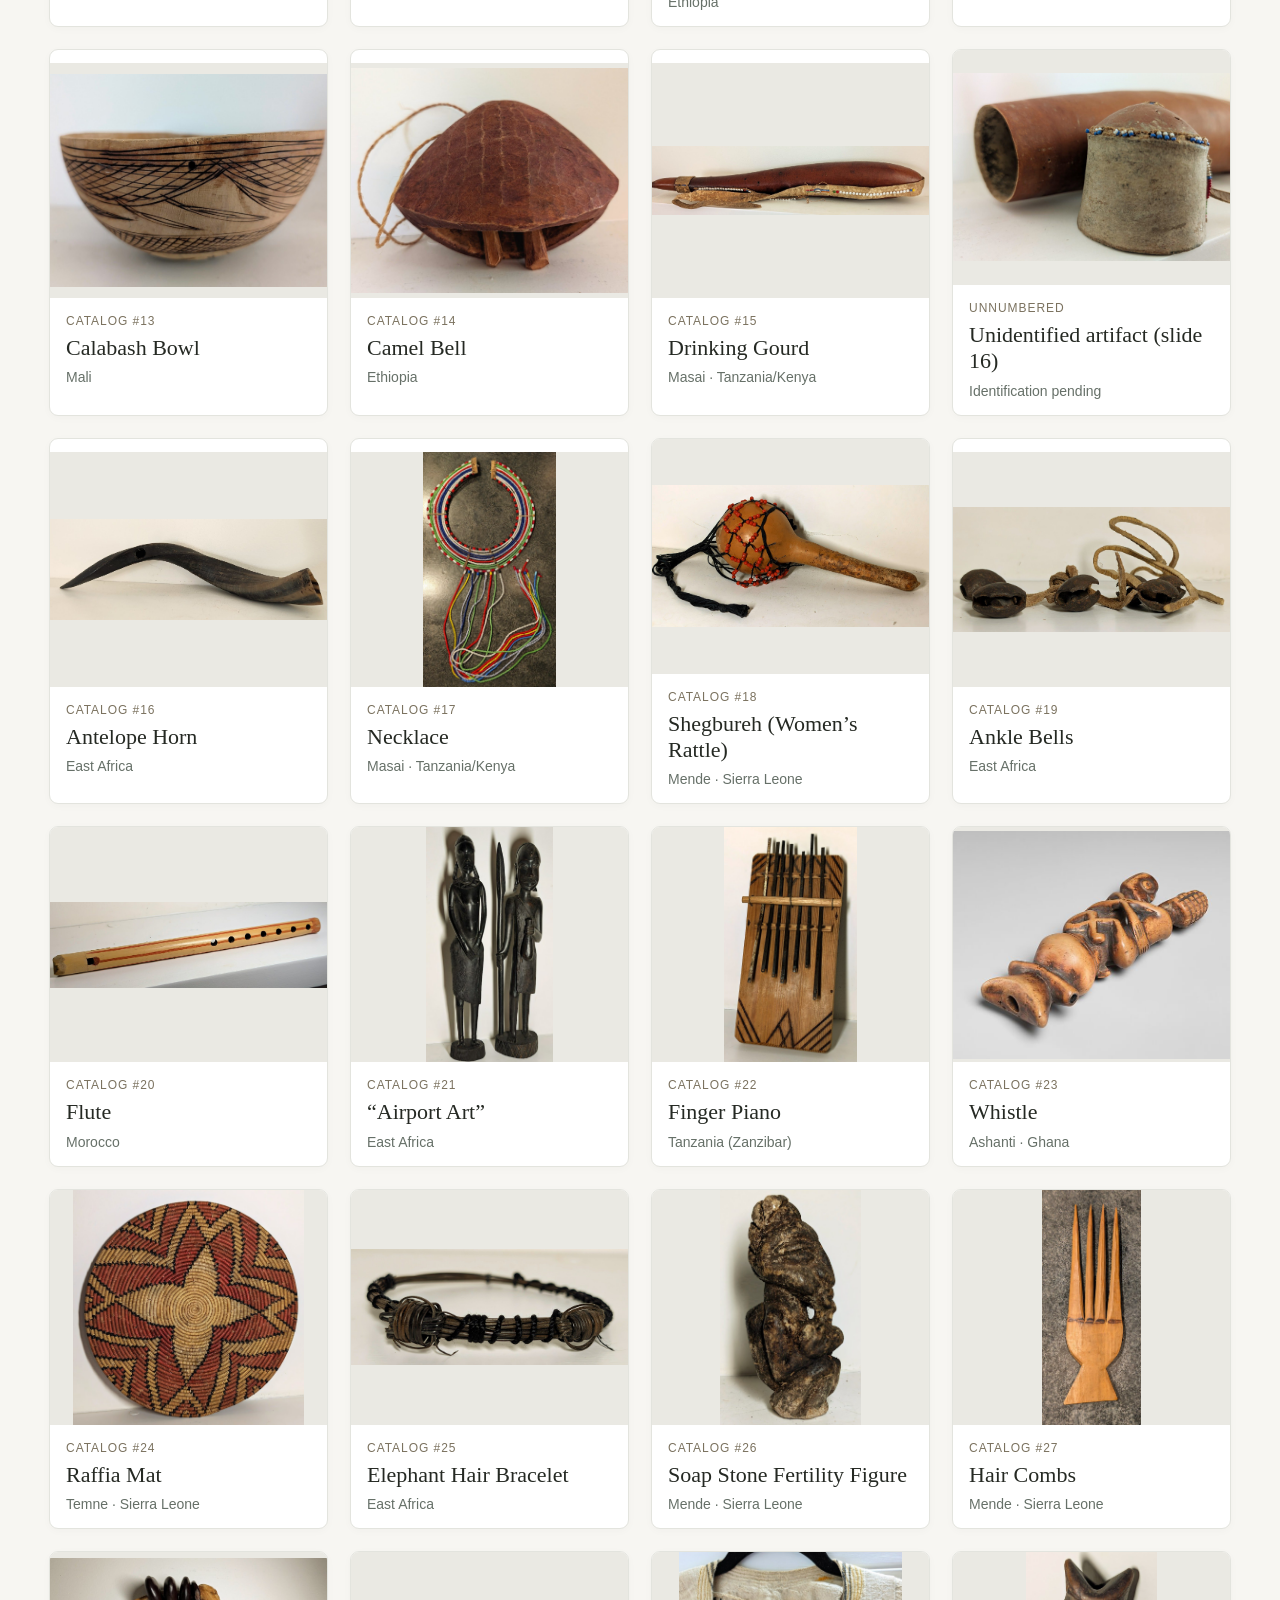
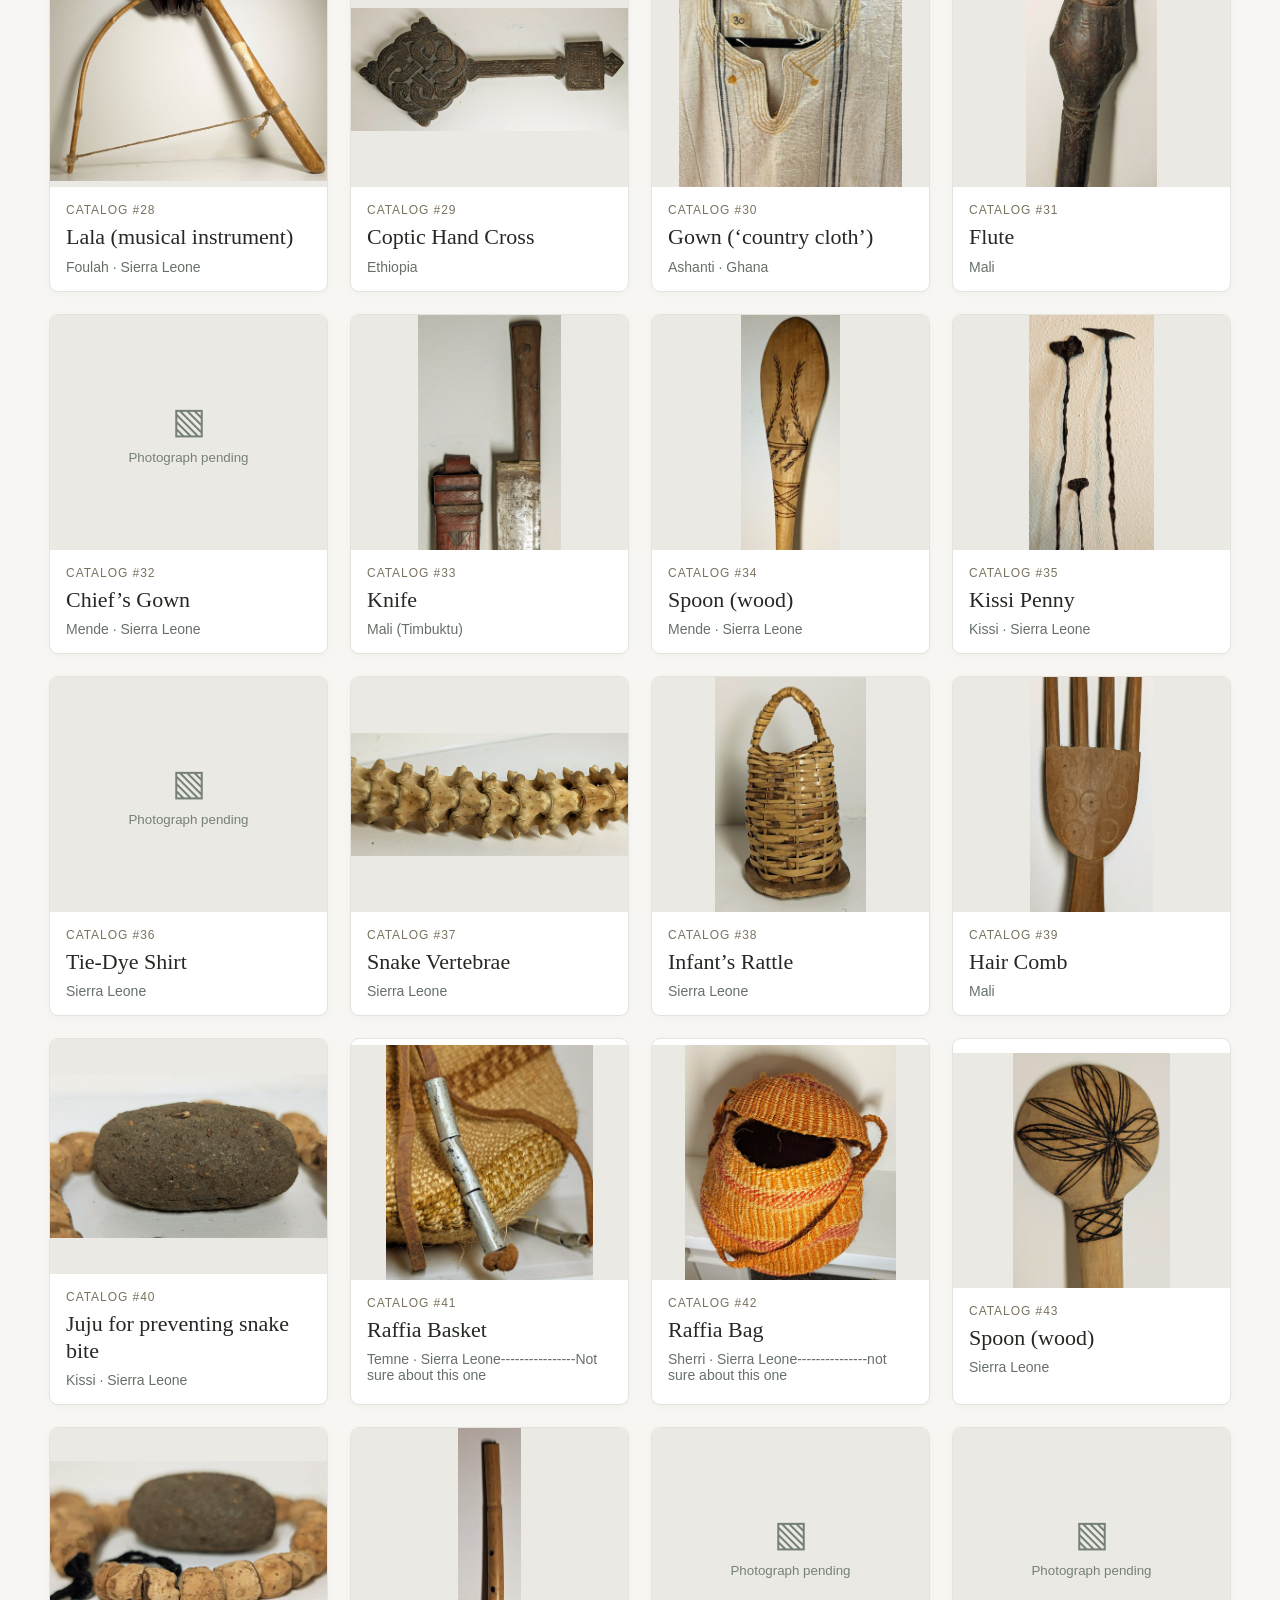
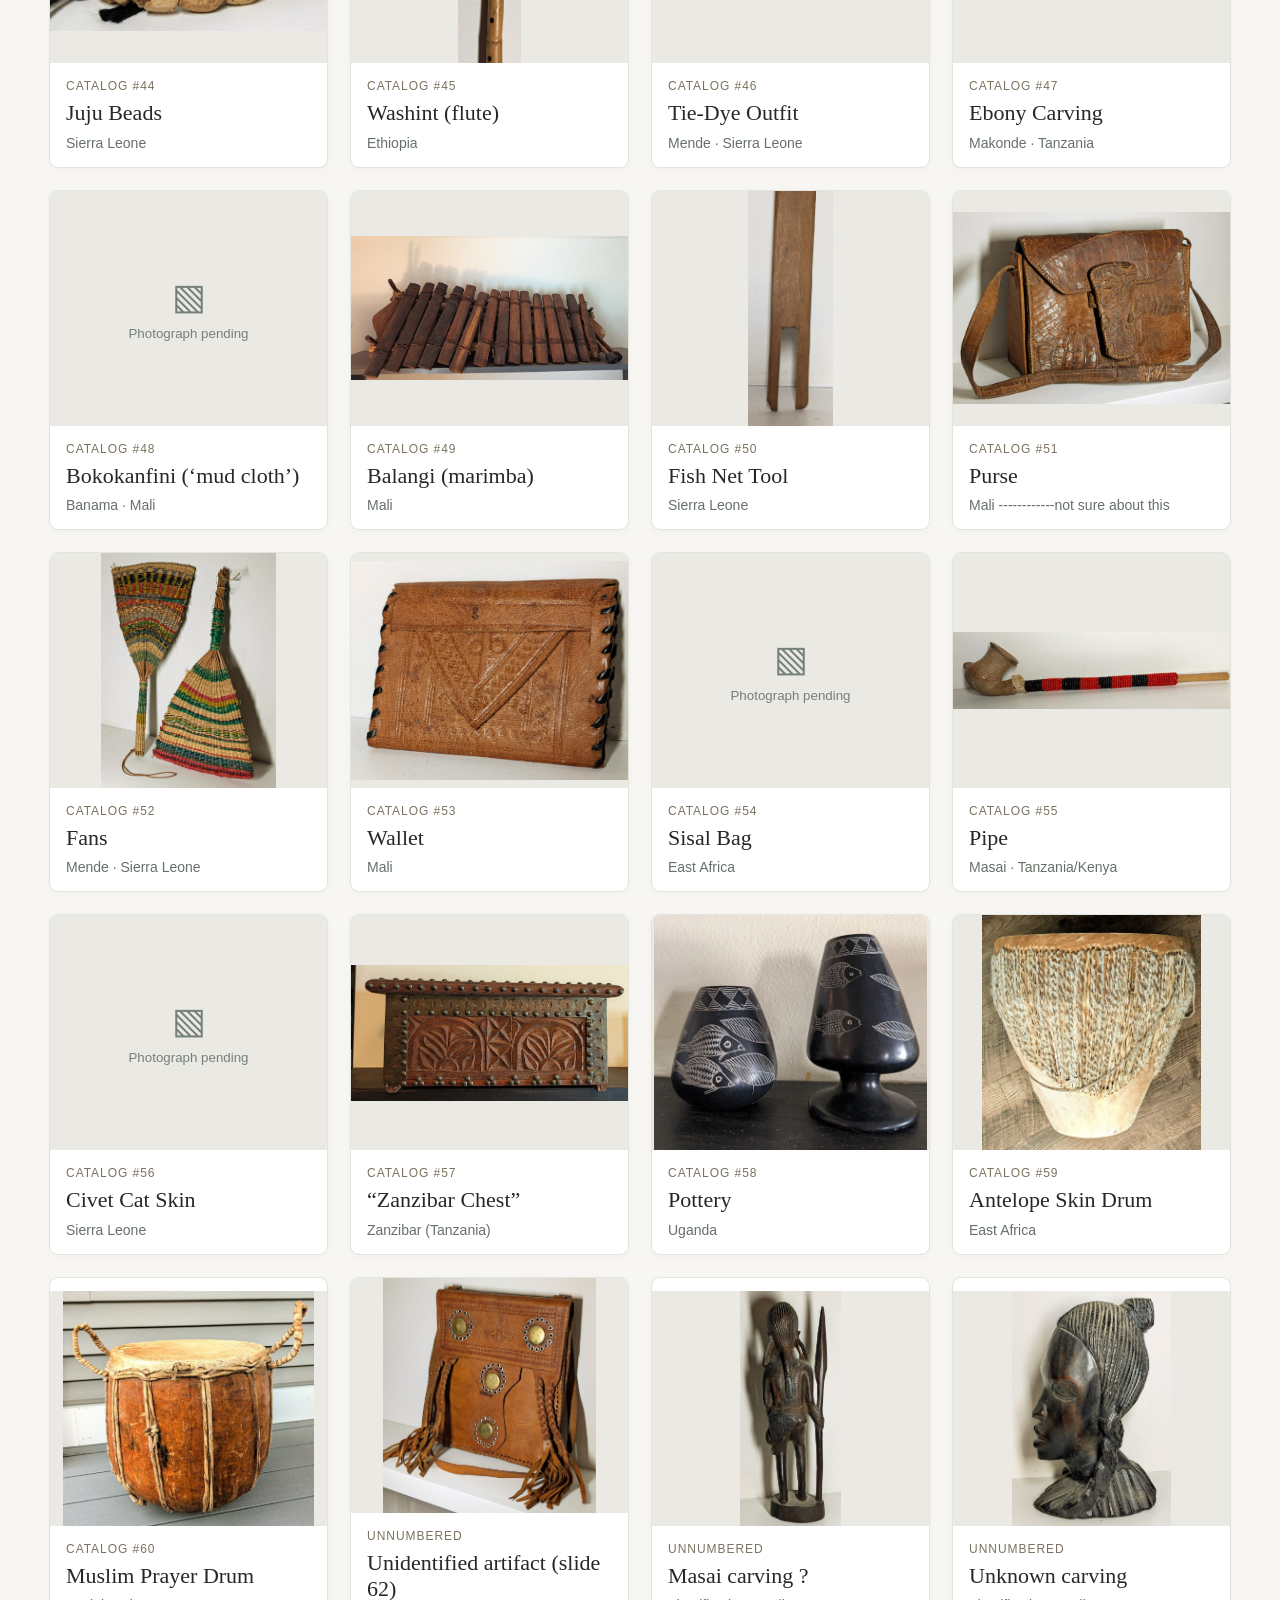
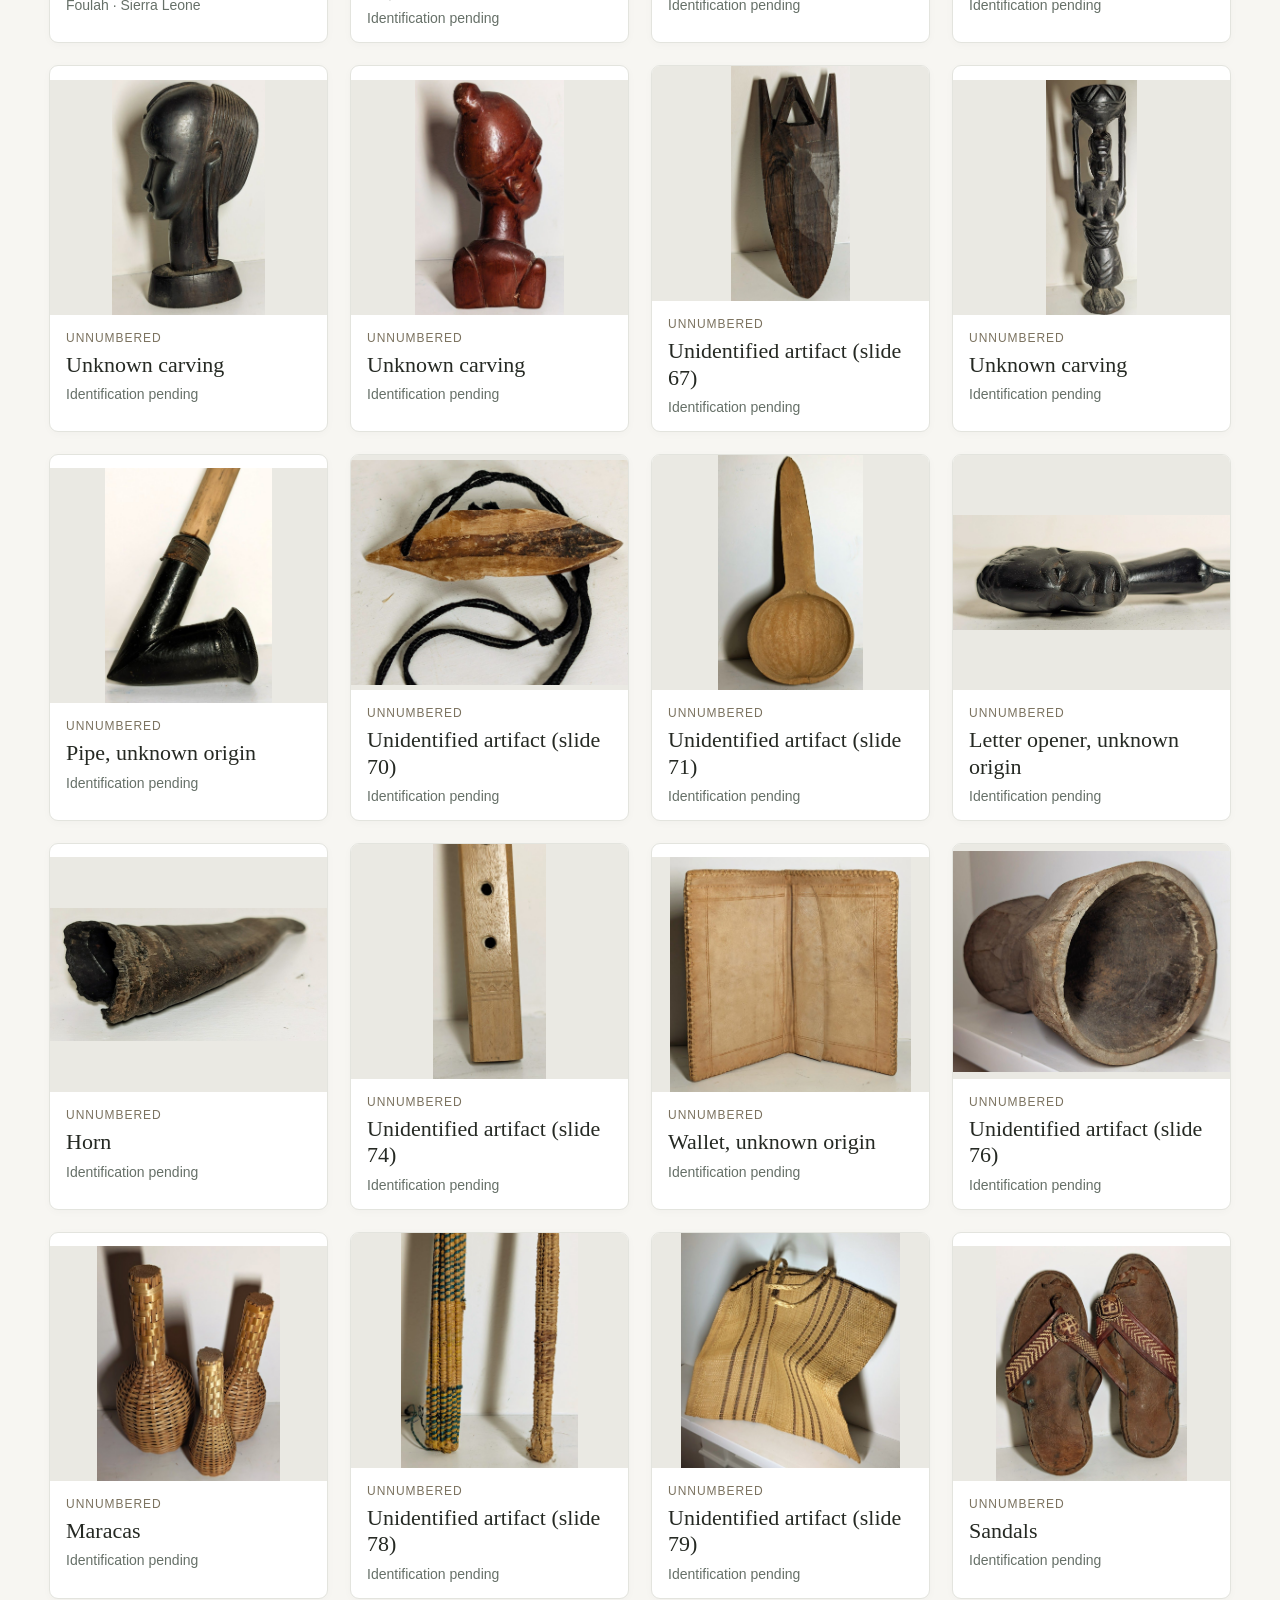
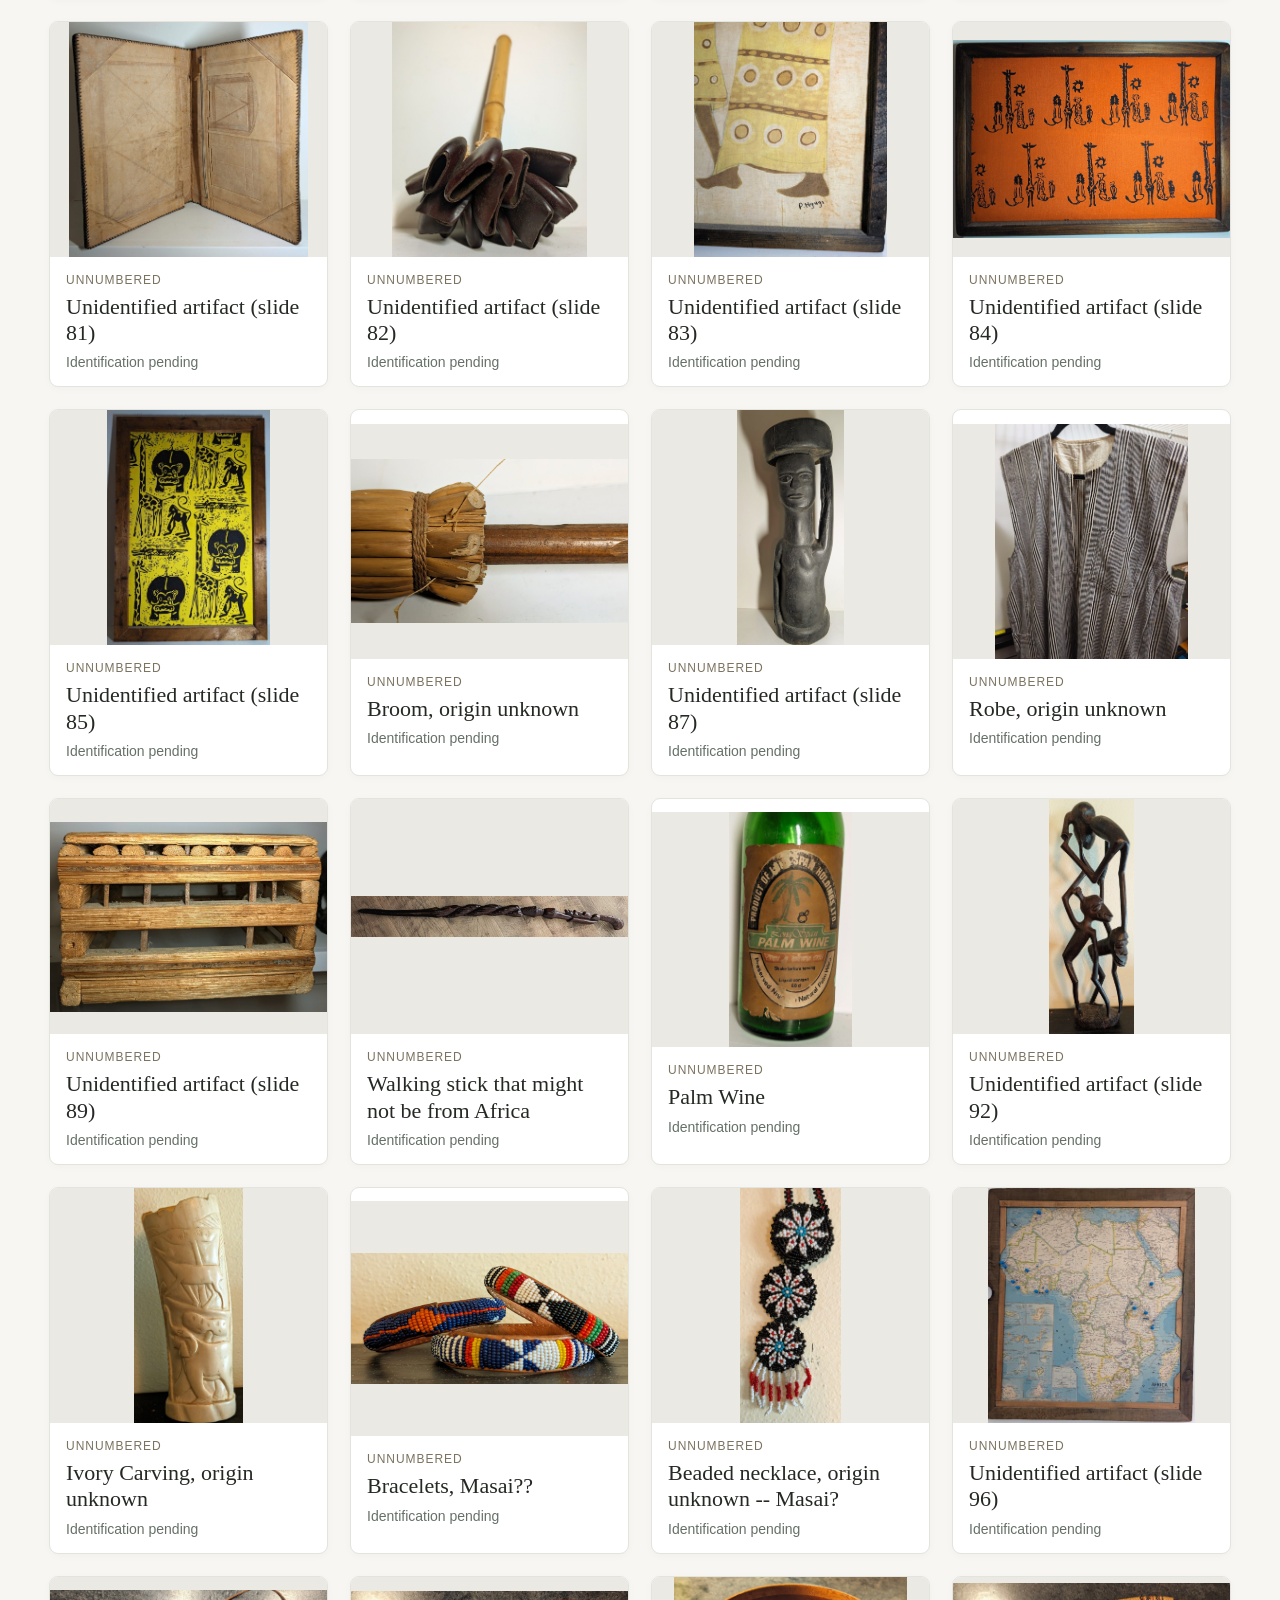
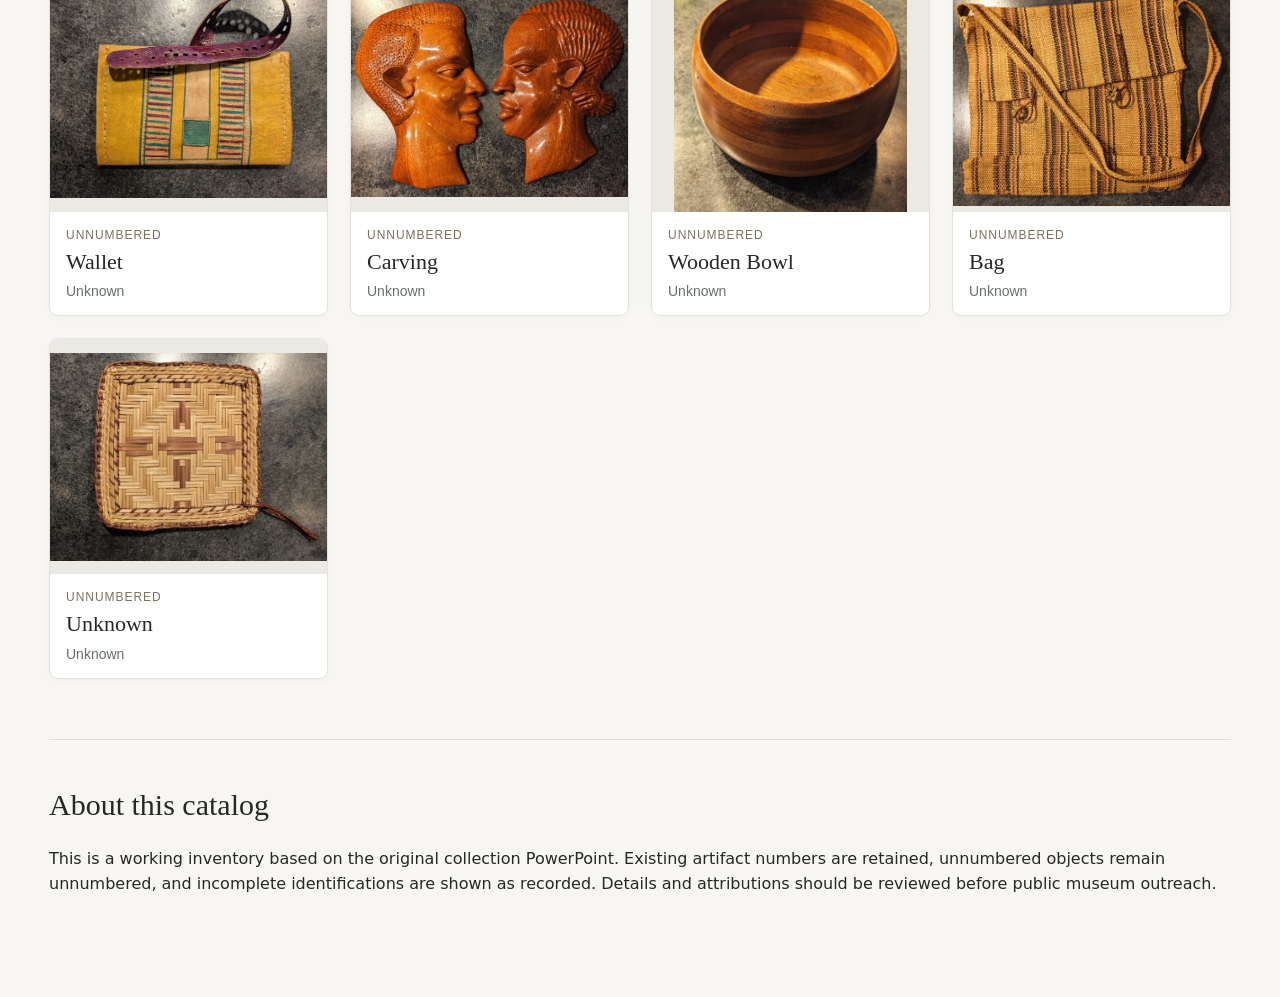
==== commit 3564a348: "Update index.html" ====
--- a/index.html
+++ b/index.html
@@ -1 +1 @@
-<!doctype html><html lang="en"><head><meta charset="utf-8"><meta name="viewport" content="width=device-width,initial-scale=1"><title>The John D. Wolfer Collection of African Artifacts | Collection Catalog</title><meta name="description" content="A photographic catalog of a collection of African artifacts."><link rel="stylesheet" href="style.css"></head><body><header><div class="wrap"><div class="eyebrow">COLLECTION CATALOG</div><h1>African Artifacts</h1><p>Explore the collection through photographs and the identifications recorded in the original inventory. Some attributions are provisional.</p></div></header><main class="wrap"><section class="tools"><input id="search" type="search" placeholder="Search names, countries, cultural groups, or catalog numbers" aria-label="Search collection"><select id="country" aria-label="Filter by country"><option value="">All countries / regions</option></select><select id="status" aria-label="Filter by photographs"><option value="">All artifacts</option><option value="photos">With photographs</option><option value="pending">Photographs pending</option></select></section><div class="summary" id="summary"></div><section id="gallery" class="gallery" aria-label="Artifact gallery"></section><section id="about" class="about"><h2>About this catalog</h2><p>This is a working inventory based on the original collection PowerPoint. Existing artifact numbers are retained, unnumbered objects remain unnumbered, and incomplete identifications are shown as recorded. Details and attributions should be reviewed before public museum outreach.</p></section></main><div id="modal" class="modal" hidden><div class="modal-panel" role="dialog" aria-modal="true" aria-label="Artifact details"><button class="close" id="close" aria-label="Close details">×</button><div id="details"></div></div></div><script src="app.js"></script></body></html>
+<!doctype html><html lang="en"><head><meta charset="utf-8"><meta name="viewport" content="width=device-width,initial-scale=1"><title>The John D. Wolfer Collection of African Artifacts | Collection Catalog</title><meta name="description" content="A photographic catalog of a collection of African artifacts."><link rel="stylesheet" href="style.css"></head><body><header><div class="wrap"><div class="eyebrow">COLLECTION CATALOG</div><h1>The John D. Wolfer Collection of African Artifacts</h1><p>Explore the collection through photographs and the identifications recorded in the original inventory. Some attributions are provisional.</p></div></header><main class="wrap"><section class="tools"><input id="search" type="search" placeholder="Search names, countries, cultural groups, or catalog numbers" aria-label="Search collection"><select id="country" aria-label="Filter by country"><option value="">All countries / regions</option></select><select id="status" aria-label="Filter by photographs"><option value="">All artifacts</option><option value="photos">With photographs</option><option value="pending">Photographs pending</option></select></section><div class="summary" id="summary"></div><section id="gallery" class="gallery" aria-label="Artifact gallery"></section><section id="about" class="about"><h2>About this catalog</h2><p>This is a working inventory based on the original collection PowerPoint. Existing artifact numbers are retained, unnumbered objects remain unnumbered, and incomplete identifications are shown as recorded. Details and attributions should be reviewed before public museum outreach.</p></section></main><div id="modal" class="modal" hidden><div class="modal-panel" role="dialog" aria-modal="true" aria-label="Artifact details"><button class="close" id="close" aria-label="Close details">×</button><div id="details"></div></div></div><script src="app.js"></script></body></html>
